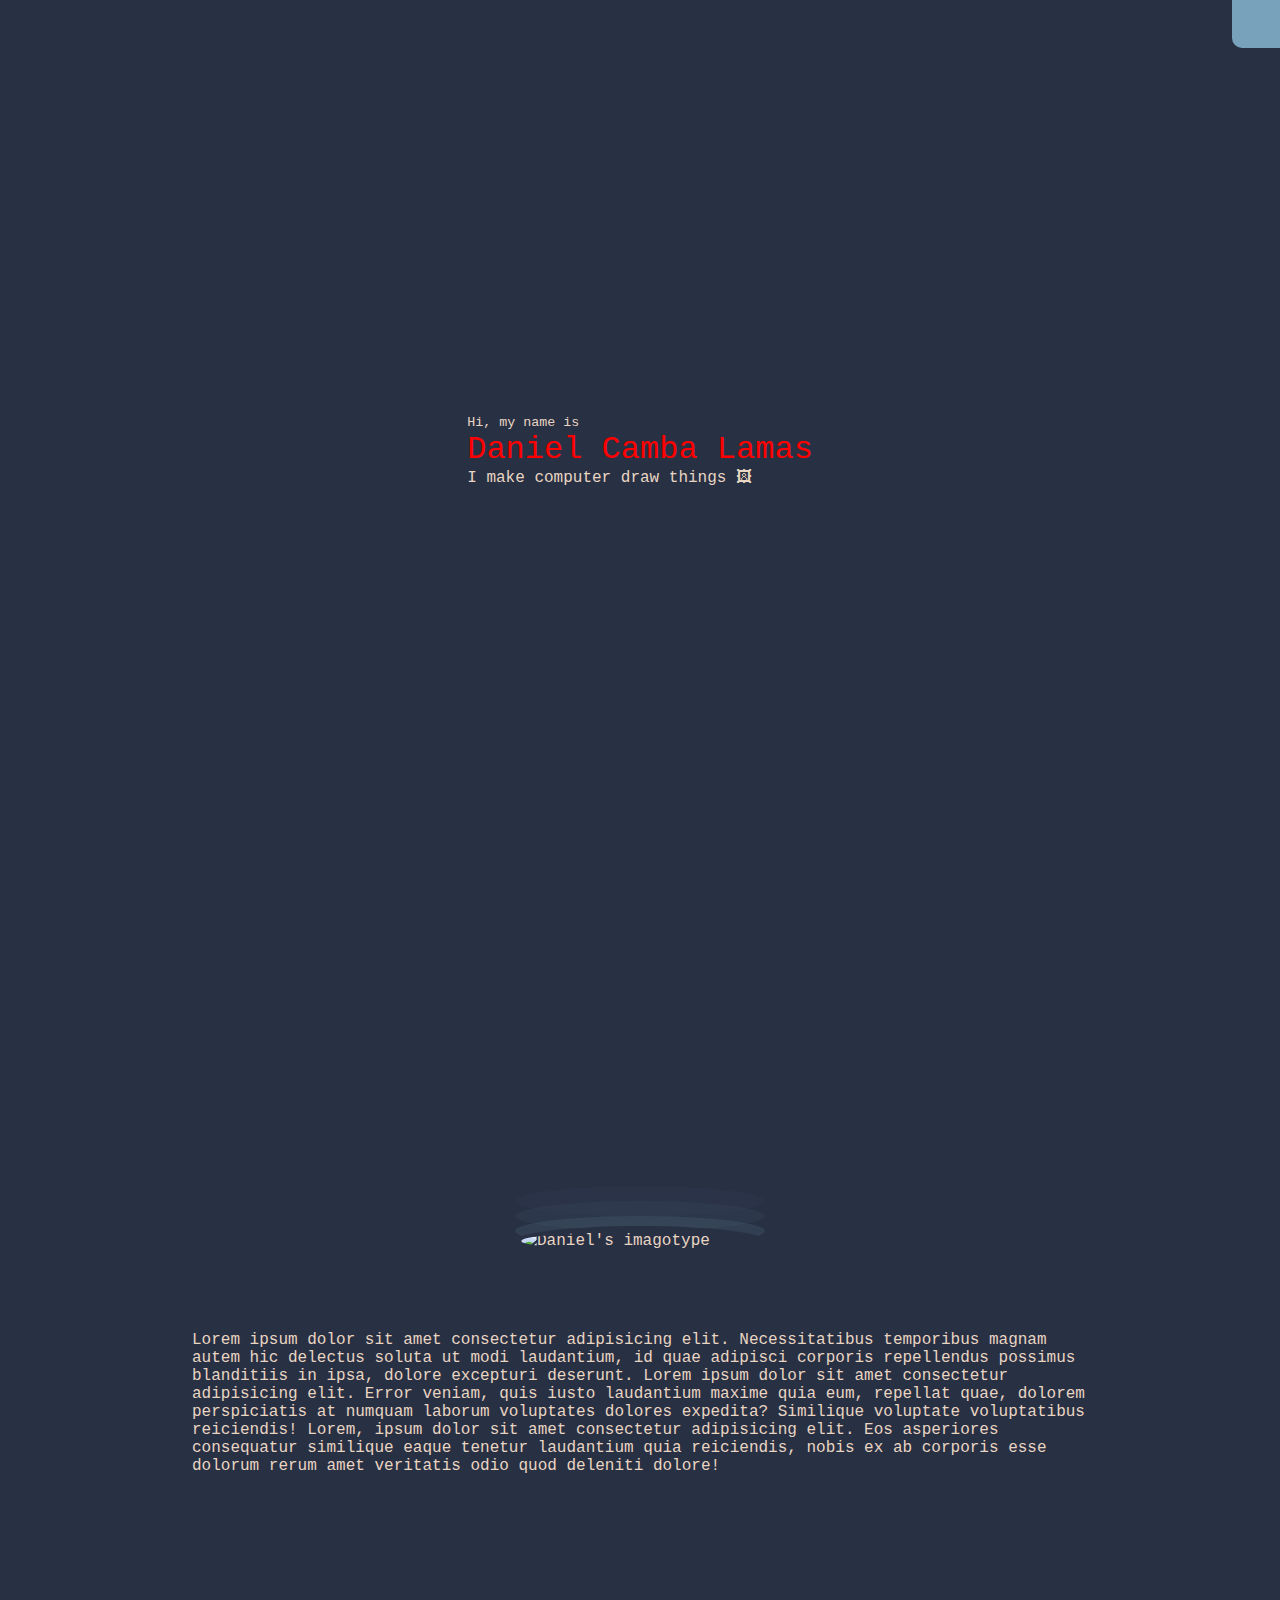
==== V2/index.html @ 21125c21 "v2 nav and good fullscreen behaviour" ====
<!doctype html>
<html lang="en">

<head>
    <!-- Global site tag (gtag.js) - Google Analytics -->
    <script async src="https://www.googletagmanager.com/gtag/js?id=UA-154917020-1"></script>
    <script>
        window.dataLayer = window.dataLayer || [];
        function gtag() { dataLayer.push(arguments); }
        gtag('js', new Date());
        gtag('config', 'UA-154917020-1');
    </script>

    <!-- SEO -->
    <title>Camba | Software engineer</title>
    <!-- <title>Daniel Camba | Personal portfolio | C++ OpenGL Python & Coffee</title> -->
    <meta keywords="daniel camba lamas cambalamas cpp c++ graphics games videogames restful rest api opengl python go golang low-level know-how multithreading 3D render renderization game-engine">
    <meta name="description" content="A passionate Software Engineer with academic and professional experience. Focused on deep know-how of C++, advocate of clean-code, TDD, renderization and visual stuff.">

    <!-- Content setup -->
    <meta http-equiv="X-UA-Compatible" content="IE=7">
    <meta http-equiv="X-UA-Compatible" content="ie=edge">
    <meta http-equiv="Content-Type" content="text/html;charset=UTF-8">
    <meta name="viewport" content="width=device-width, initial-scale=1.0, maximum-scale=1.0, user-scalable=0" />


    <!-- FavIcon -->
    <link rel="manifest" href="./manifest.json">
    <meta name="theme-color" content="#ffffff">
    <meta name="msapplication-TileColor" content="#ffffff">
    <meta name="msapplication-TileImage" content="./assets/icon/ms-icon-144x144.png">
    <link rel="apple-touch-icon" sizes="57x57" href="./assets/icon/apple-icon-57x57.png">
    <link rel="apple-touch-icon" sizes="60x60" href="./assets/icon/apple-icon-60x60.png">
    <link rel="apple-touch-icon" sizes="72x72" href="./assets/icon/apple-icon-72x72.png">
    <link rel="apple-touch-icon" sizes="76x76" href="./assets/icon/apple-icon-76x76.png">
    <link rel="apple-touch-icon" sizes="114x114" href="./assets/icon/apple-icon-114x114.png">
    <link rel="apple-touch-icon" sizes="120x120" href="./assets/icon/apple-icon-120x120.png">
    <link rel="apple-touch-icon" sizes="144x144" href="./assets/icon/apple-icon-144x144.png">
    <link rel="apple-touch-icon" sizes="152x152" href="./assets/icon/apple-icon-152x152.png">
    <link rel="apple-touch-icon" sizes="180x180" href="./assets/icon/apple-icon-180x180.png">
    <link rel="icon" type="image/png" sizes="16x16" href="./assets/icon/favicon-16x16.png">
    <link rel="icon" type="image/png" sizes="32x32" href="./assets/icon/favicon-32x32.png">
    <link rel="icon" type="image/png" sizes="96x96" href="./assets/icon/favicon-96x96.png">
    <link rel="icon" type="image/png" sizes="192x192" href="./assets/icon/android-icon-192x192.png">

    <!-- CSS -->
    <link rel="stylesheet" href="./assets/fonts/fontello/css/fontello.css">
    <link rel="stylesheet" href="./index.css?v=0.0.17">

    <!-- JS -->
    <script defer src="https://smtpjs.com/v3/smtp.js"></script>
    <script defer src="./assets/yall.min.js"></script>
    <script defer src="./index.js?v=0.0.17"></script>
</head>

<body>

    <a class="btn-menu" id="btnMenu"><i class="icon-menu"></i></a>

    <section class="pop-nav" id="popNav">
        <wrapper>
            <a class="pop-nav-btn" id="btnAbout">About me</a>
            <a class="pop-nav-btn" id="btnPortfolio">Portfolio</a>
            <a class="pop-nav-btn" id="btnContact">Contact</a>
            <div class="btn-top" id="btnTop">
                <div> <i class="icon-up-big"></i> </div>
            </div>
        </wrapper>
    </section>

    <div class="container flexv" id="container">

        <header class="header" id="top">
            <section>
                <small>Hi, my name is</small>
                <h1 class="brand" id="brand"><span class="name">Daniel</span> <span class="surname">Camba Lamas</span></h1>
                <p class="subhead">I make computer draw things 🖼</p>
            </section>
        </header>

        <main>
            <section class="about flexv" id="about">
                <img class="lazy avatar" src="/assets/img/thumbnail/placeholder.jpg" data-src="/assets/img/me.png" alt="Daniel's imagotype">
                <p>
                    Lorem ipsum dolor sit amet consectetur adipisicing elit. Necessitatibus temporibus magnam autem hic delectus soluta ut modi laudantium, id quae adipisci corporis repellendus possimus blanditiis in ipsa, dolore excepturi deserunt. Lorem ipsum dolor sit amet consectetur adipisicing elit. Error veniam, quis iusto laudantium maxime quia eum, repellat quae, dolorem perspiciatis at numquam laborum voluptates dolores expedita? Similique voluptate voluptatibus reiciendis! Lorem, ipsum dolor sit amet consectetur adipisicing elit. Eos asperiores consequatur similique eaque tenetur laudantium quia reiciendis, nobis ex ab corporis esse dolorum rerum amet veritatis odio quod deleniti dolore!
                </p>
            </section>
        </main>

    </div>
</body>

</html>
---- V2/index.css ----
/* Neumorphism...
box-shadow:
    -2px -2px 8px rgba(255,255,255,1),
    -2px -2px 12px rgba(255,255,255,0.5),
    inset 2px 2px 12px rgba(255,255,255,0.2),
    2px 2px 8px rgba(var(--dark), 0.35)
*/

/* ------------------------------------------------------------------------- */
/* Daniel's CSS defaults */
/* ------------------------------------------------------------------------- */

* {
    margin: 0;
    padding: 0;
    box-sizing: border-box;
}
html, body {
    scroll-behavior: smooth;
}
a{
    text-decoration: none;
}
.flexh {
    display: flex;
    align-items: center;
    justify-content: center;
    flex-direction: row;
}
.flexv,
.pop-nav, .header {
    display: flex;
    align-items: center;
    justify-content: center;
    flex-direction: column;
}

/* ------------------------------------------------------------------------- */
/* Page CSS */
/* ------------------------------------------------------------------------- */

@import url('https://fonts.googleapis.com/css?family=Source+Code+Pro:200,400&display=swap');

:root {
    --c-back: 40, 48, 68;
    --c-front: 232, 213, 194;
    --c-lmark: 136, 0, 68;
    --c-hmark: 211, 78, 78;
    --c-hlight: 120, 161, 187;

    --f-thin: 200;
    --f-heavy: 400;


    /* js setup */
    --vh: 1vh;
    --btn-menu-color: rgb(var(--c-back));

    --full-height: 100vh;
    --full-height-dynamic: calc(var(--vh,1vh) * 100);

    /* counters */
    counter-reset: my-sec-counter;
}
* {
    font-weight: var(--f-heavy);
    color: rgb(var(--c-front));
    font-family: 'Source Code Pro', monospace;
}
html, body {
    background-color: rgb(var(--c-back));
}

/* Fixed items */

.btn-menu i{
    color: var(--btn-menu-color);
    transition: color ease-in-out 0.5s;
}
.btn-menu i:active{
    color: var(--btn-menu-color);
    transition:
        color ease-in-out 0.5s,
        transform ease-in-out 0.3s;
}
.btn-menu {
    z-index: 999;

    top: 0px;
    right: 0px;
    position: fixed;

    cursor: pointer;
    display: flex;
    align-items: center;
    justify-content: center;

    --size: 3em;
    font-size: 1em;
    width:  var(--size);
    height: var(--size);
    border-bottom-left-radius: 10px;

    background-color: rgb(var(--c-hlight));
    transition:
        transform ease-in-out 0.1s,
        background-color ease-in-out 0.5s;
}
.btn-menu:hover {
    transform: scale(1.025,1.025);
}
.btn-menu:active {
    transform: scale(1.05,1.05);
}

.pop-nav {
    z-index: 2;

    left: 0;
    top: -2500px;
    position: absolute;

    width: 100%;
    min-height: 100%;
    overflow-x: auto;

    font-size: 2.5em;
    text-align: justify;
    background-color: rgba(var(--c-hmark));

    transition:
        left ease-in-out 0.75s,
        top ease-in-out 0.75s,
        height cubic-bezier(0.68, -0.55, 0.265, 1.55) 0.75s;
}
.pop-nav ul {
    list-style: none;
}
.pop-nav-btn::before {
    color: rgba(var(--c-back), 1);
    counter-increment: my-sec-counter;
    content: "0"counter(my-sec-counter) ".";
    padding-right: 1em;
}
.pop-nav-btn {
    display: block;
    cursor: pointer;
    margin: 1.5em 0;
    padding: .15em .15em;
    color: rgb(var(--c-front));
}
.pop-nav-btn{
    transition: color ease-in-out 0.2s;
}
.pop-nav-btn:hover{
    color: rgba(var(--c-back), 1);
}
.pop-nav-btn:active{
    color: rgba(var(--c-back), .5);
}
.btn-top *{
    color: rgb(var(--c-back));
    transition:
        transform ease-in 0.25s,
        color ease-in-out 0.25s;
}
.btn-top:hover *{
    color: rgba(var(--c-back),.75);
    transform: translate(0,-.25em);
}
.btn-top:active *{
    color: rgba(var(--c-back),0);
    transform: translate(0,-2em);
}
.btn-top {
    padding: .75em 1em;
    cursor: pointer;
    text-align: center;
    border-radius: 10px;

    background: rgba(var(--c-front), .015);
    background: linear-gradient(to bottom,  transparent 0%, rgba(var(--c-front), .025) 100%);
    box-shadow: 0 16px 32px -16px rgba(var(--c-lmark),.15);
}


/* Non fixed items */

.header {
    height: var(--full-height);
    transition: height cubic-bezier(0.68, -0.55, 0.265, 1.55) 0.5s;
}
.brand *{
    color:  red;
}

main > section {
    height: var(--full-height);
}
.avatar {
    width: 250px;
    object-fit: cover;
    border-radius: 100%;
    border: 6px solid transparent;
    box-shadow:
        0 -10px 0 0 rgba(var(--c-hlight),.125),
        0 -25px 0 0 rgba(var(--c-hlight),.0625),
        0 -40px 0 0 rgba(var(--c-hlight),.03125);
    margin-bottom: 75px;
}
.about {
}
.about p {
    margin: 0 15vw;
}
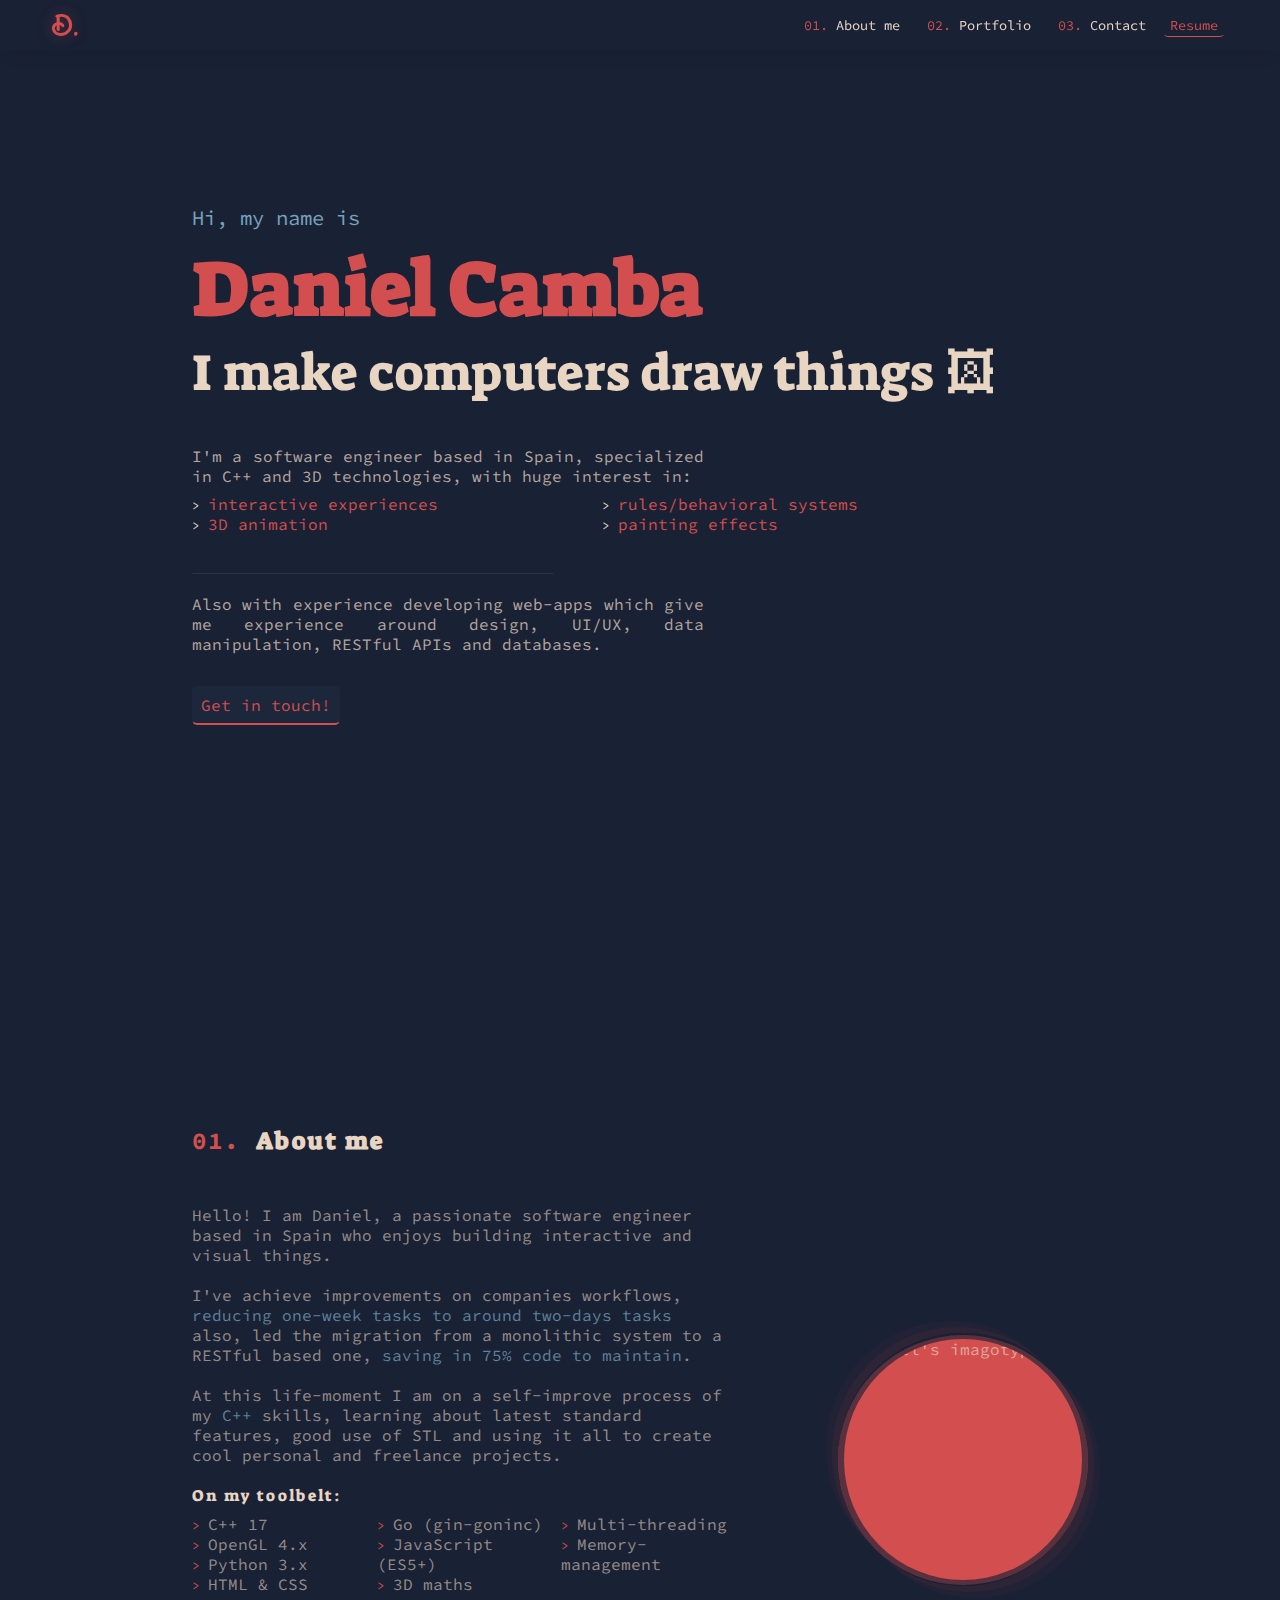
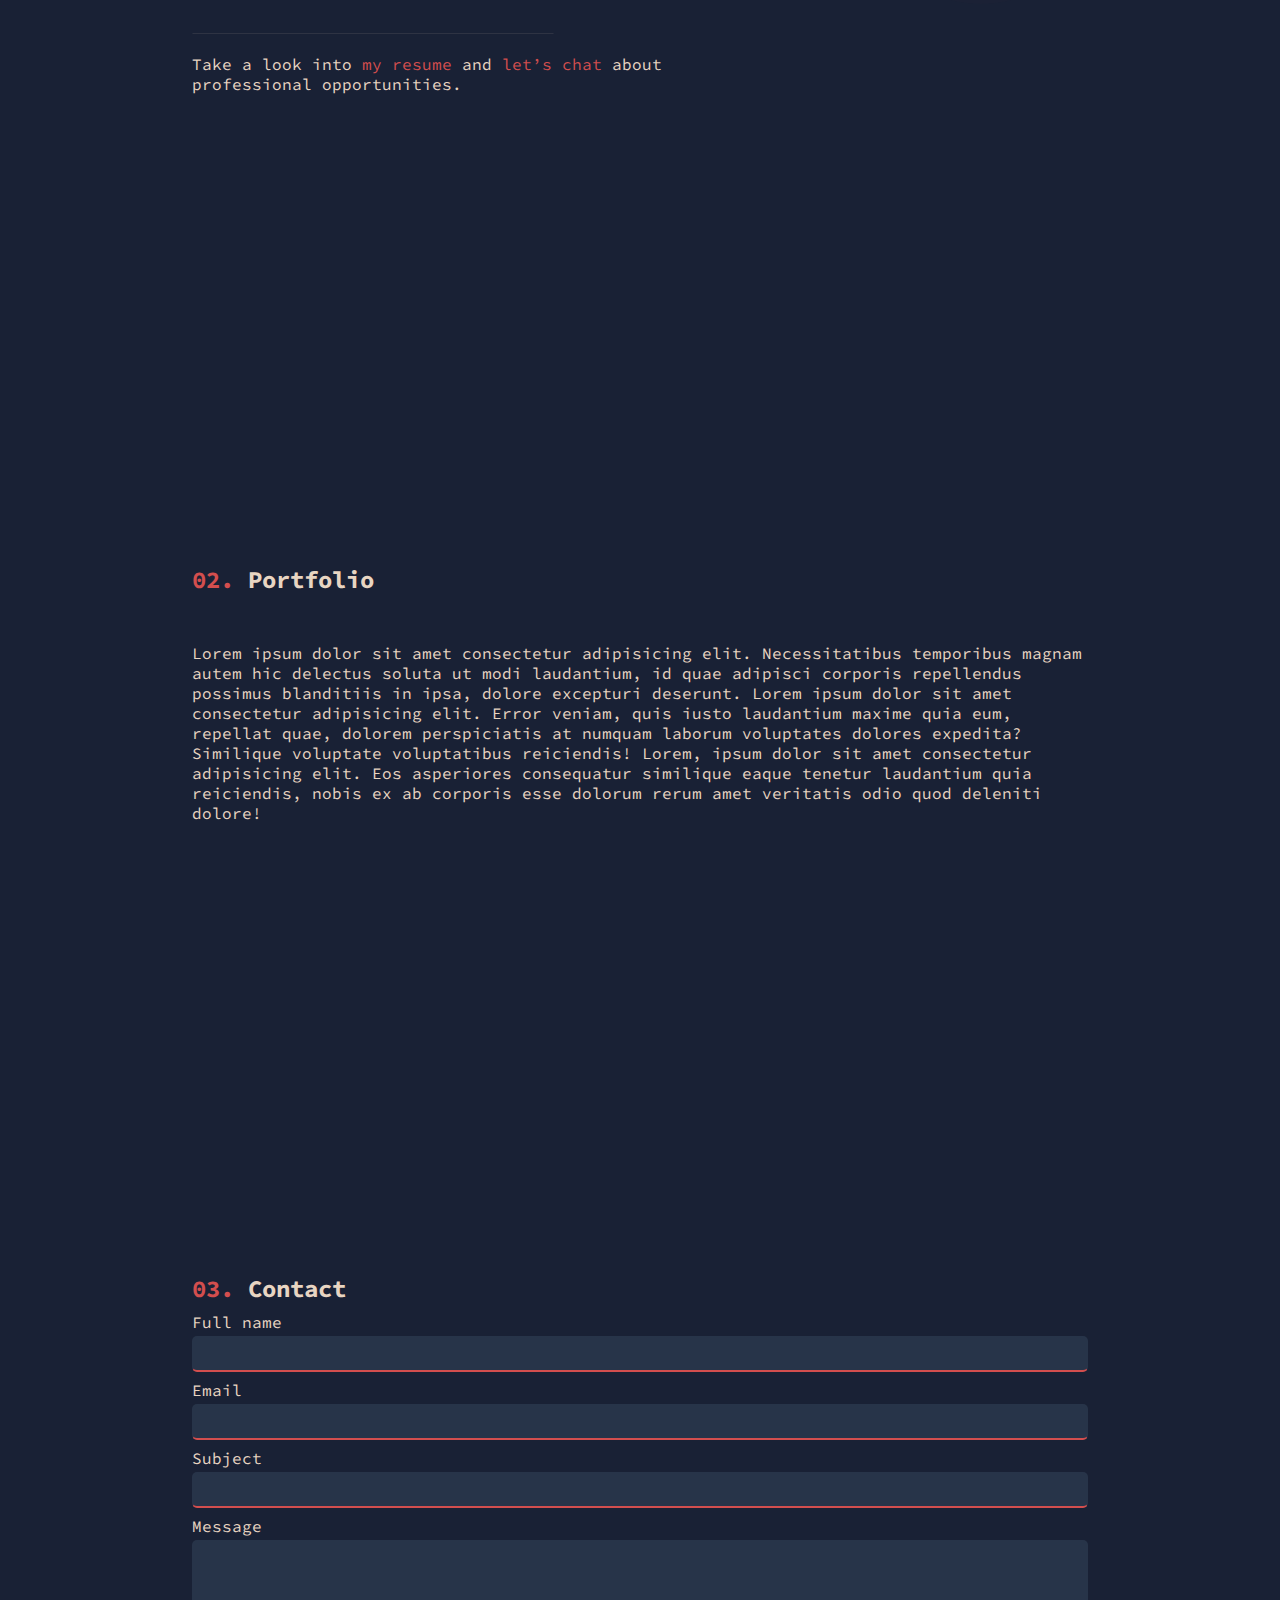
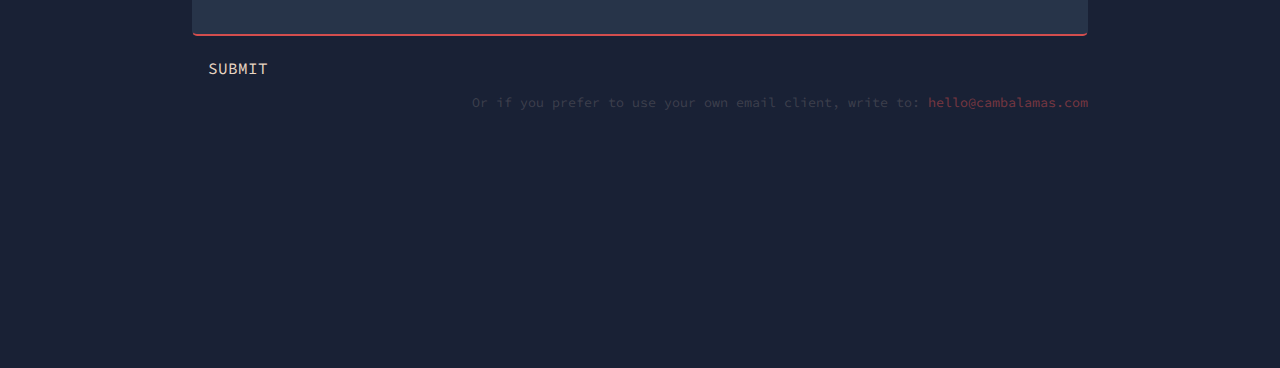
==== commit a755bda4: "above-scroll complete and contact form done" ====
--- a/V2/index.html
+++ b/V2/index.html
@@ -2,18 +2,12 @@
 <html lang="en">
 
 <head>
-    <!-- Global site tag (gtag.js) - Google Analytics -->
+    <!-- Google Analytics -->
     <script async src="https://www.googletagmanager.com/gtag/js?id=UA-154917020-1"></script>
-    <script>
-        window.dataLayer = window.dataLayer || [];
-        function gtag() { dataLayer.push(arguments); }
-        gtag('js', new Date());
-        gtag('config', 'UA-154917020-1');
-    </script>
+    <script> window.dataLayer = window.dataLayer || []; function gtag() { dataLayer.push(arguments); }; gtag('js', new Date()); gtag('config', 'UA-154917020-1'); </script>
 
     <!-- SEO -->
     <title>Camba | Software engineer</title>
-    <!-- <title>Daniel Camba | Personal portfolio | C++ OpenGL Python & Coffee</title> -->
     <meta keywords="daniel camba lamas cambalamas cpp c++ graphics games videogames restful rest api opengl python go golang low-level know-how multithreading 3D render renderization game-engine">
     <meta name="description" content="A passionate Software Engineer with academic and professional experience. Focused on deep know-how of C++, advocate of clean-code, TDD, renderization and visual stuff.">
 
@@ -22,7 +16,6 @@
     <meta http-equiv="X-UA-Compatible" content="ie=edge">
     <meta http-equiv="Content-Type" content="text/html;charset=UTF-8">
     <meta name="viewport" content="width=device-width, initial-scale=1.0, maximum-scale=1.0, user-scalable=0" />
-
 
     <!-- FavIcon -->
     <link rel="manifest" href="./manifest.json">
@@ -43,47 +36,129 @@
     <link rel="icon" type="image/png" sizes="96x96" href="./assets/icon/favicon-96x96.png">
     <link rel="icon" type="image/png" sizes="192x192" href="./assets/icon/android-icon-192x192.png">
 
-    <!-- CSS -->
-    <link rel="stylesheet" href="./assets/fonts/fontello/css/fontello.css">
-    <link rel="stylesheet" href="./index.css?v=0.0.17">
+    <!--
+        font-family: 'Suez One', serif;
+        font-family: 'Delius Swash Caps', cursive;
+        font-family: 'Source Code Pro', monospace;
+    -->
+    <link href="https://fonts.googleapis.com/css?family=Delius+Swash+Caps|Source+Code+Pro|Suez+One&display=swap" rel="stylesheet">
 
-    <!-- JS -->
-    <script defer src="https://smtpjs.com/v3/smtp.js"></script>
-    <script defer src="./assets/yall.min.js"></script>
-    <script defer src="./index.js?v=0.0.17"></script>
+    <!-- smooth scroll "pollyfil" -->
+    <script defer src="https://cdn.jsdelivr.net/gh/cferdinandi/smooth-scroll@15/dist/smooth-scroll.polyfills.min.js"></script>
+
+    <link rel="stylesheet" href="./index.css?v=0.0.1">
+    <script defer src="./index.js?v=0.0.1"></script>
 </head>
 
 <body>
 
-    <a class="btn-menu" id="btnMenu"><i class="icon-menu"></i></a>
-
+    <nav class="nav" id="nav" data-scroll-header>
+        <a href="#top" class="logo" id="logo">D.</a>
+        <a class="btn-menu" id="btnMenu"><i class="icon-menu"></i></a>
+        <wrapper class="nav-links" id="navLinks">
+            <a href="#about">About me</a>
+            <a href="#portfolio">Portfolio</a>
+            <a href="#contact">Contact</a>
+            <div class="resume">
+                <a href="./assets/docs/Resume_DanielCamba.pdf" download>Resume</a>
+            </div>
+        </wrapper>
+    </nav>
     <section class="pop-nav" id="popNav">
         <wrapper>
-            <a class="pop-nav-btn" id="btnAbout">About me</a>
-            <a class="pop-nav-btn" id="btnPortfolio">Portfolio</a>
-            <a class="pop-nav-btn" id="btnContact">Contact</a>
-            <div class="btn-top" id="btnTop">
-                <div> <i class="icon-up-big"></i> </div>
+            <a href="#about" id="btnAbout">About me</a>
+            <a href="#portfolio" id="btnPortfolio">Portfolio</a>
+            <a href="#contact" id="btnContact">Contact</a>
+            <div class="resume-alt">
+                <a href="./assets/docs/Resume_DanielCamba.pdf" download>Resume</a>
             </div>
         </wrapper>
     </section>
 
-    <div class="container flexv" id="container">
+    <div class="container" id="container">
 
         <header class="header" id="top">
-            <section>
+            <section class="introduction">
                 <small>Hi, my name is</small>
-                <h1 class="brand" id="brand"><span class="name">Daniel</span> <span class="surname">Camba Lamas</span></h1>
-                <p class="subhead">I make computer draw things 🖼</p>
+                <h1 class="brand" id="brand">Daniel Camba</h1>
+                <p class="subhead">I make computers draw things 🖼</p>
+                <p class="brief">I'm a software engineer based in Spain, specialized in C++ and 3D technologies, with huge interest in:</p>
+                <ul>
+                    <li><a href="https://www.youtube.com/watch?v=2Z41U9yh7K0">interactive experiences</a></li>
+                    <li><a href="https://youtu.be/oZhsqQzcz48?t=107">3D animation</a></li>
+                    <li><a href="https://www.youtube.com/watch?v=XWu2WUpjcoI&t=14s">rules/behavioral systems</a></li>
+                    <li><a href="https://www.youtube.com/watch?v=0vYF3mW6pjI">painting effects</a></li>
+                </ul>
+                <p class="brief">
+                    <span class="sep"></span>
+                    Also with experience developing web-apps which give me experience around design, UI/UX, data manipulation, RESTful APIs and databases.
+                </p>
+                <a class="get-in-touch" href="#contact">Get in touch!</a>
             </section>
         </header>
 
         <main>
-            <section class="about flexv" id="about">
-                <img class="lazy avatar" src="/assets/img/thumbnail/placeholder.jpg" data-src="/assets/img/me.png" alt="Daniel's imagotype">
+            <section class="about" id="about">
+                <h2 class="alt-font">About me</h2>
+                <wrapper>
+                    <div class="about-text">
+                        <p>
+                            Hello! I am Daniel, a passionate software engineer based in Spain who enjoys building interactive and visual things.
+                            <br><br>
+                            I've achieve improvements on companies workflows, <span class="mark">reducing one-week tasks to around two-days tasks</span> also, led the migration from a monolithic system to a RESTful based one, <span class="mark">saving in 75% code to maintain</span>.
+                            <br><br>
+                            At this life-moment I am on a self-improve process of my <span class="mark">C++</span> skills, learning about latest standard features, good use of STL and using it all to create cool personal and freelance projects.
+                            <br><br>
+                            <span class="alt-font">On my toolbelt:</span>
+                        </p>
+
+                        <ul>
+                            <li>C++ 17</li>
+                            <li>OpenGL 4.x</li>
+                            <li>Python 3.x</li>
+                            <li>HTML & CSS</li>
+                            <li>Go (gin-goninc)</li>
+                            <li>JavaScript (ES5+)</li>
+                            <li>3D maths</li>
+                            <li>Multi-threading</li>
+                            <li>Memory-management</li>
+                        </ul>
+
+                        <p>
+                            <br><br>
+                            <div class="sep"></div>
+                            Take a look into <a href="/assets/docs/Resume_DanielCamba.pdf" download>my resume</a> and <a href="#contact" id="btnContactAbout">let’s chat</a> about professional opportunities.
+                            <br><br>
+                        </p>
+                    </div>
+
+                    <div class="avatar-wrapper">
+                        <a class="avatar" href="https://github.com/cambalamas">
+                            <img class="lazy" src="/assets/img/thumbnail/placeholder.jpg" data-src="/assets/img/me.png" alt="Daniel's imagotype">
+                        </a>
+                    </div>
+                </wrapper>
+            </section>
+
+            <section class="portfolio" id="portfolio">
+                <h2>Portfolio</h2>
                 <p>
                     Lorem ipsum dolor sit amet consectetur adipisicing elit. Necessitatibus temporibus magnam autem hic delectus soluta ut modi laudantium, id quae adipisci corporis repellendus possimus blanditiis in ipsa, dolore excepturi deserunt. Lorem ipsum dolor sit amet consectetur adipisicing elit. Error veniam, quis iusto laudantium maxime quia eum, repellat quae, dolorem perspiciatis at numquam laborum voluptates dolores expedita? Similique voluptate voluptatibus reiciendis! Lorem, ipsum dolor sit amet consectetur adipisicing elit. Eos asperiores consequatur similique eaque tenetur laudantium quia reiciendis, nobis ex ab corporis esse dolorum rerum amet veritatis odio quod deleniti dolore!
                 </p>
+            </section>
+            <section class="contact" id="contact">
+                <h2>Contact</h2>
+                <label>Full name</label>
+                <input type="text" autocomplete="name" id="contact_fullname">
+                <label>Email</label>
+                <input type="email" autocomplete="email" id="contact_email">
+                <label>Subject</label>
+                <input id="contact_subject">
+                <label>Message</label>
+                <textarea id="contact_body"></textarea>
+                <a class="button " id="submitContact">Submit</a>
+                <small>Or if you prefer to use your own email client, write to: <a href="mailto:hello@cambalamas.com?subject=Hi Daniel - Let’s chat about professional opportunities">hello@cambalamas.com</a></small>
+
             </section>
         </main>
 
--- a/V2/index.css
+++ b/V2/index.css
@@ -1,11 +1,3 @@
-/* Neumorphism...
-box-shadow:
-    -2px -2px 8px rgba(255,255,255,1),
-    -2px -2px 12px rgba(255,255,255,0.5),
-    inset 2px 2px 12px rgba(255,255,255,0.2),
-    2px 2px 8px rgba(var(--dark), 0.35)
-*/
-
 /* ------------------------------------------------------------------------- */
 /* Daniel's CSS defaults */
 /* ------------------------------------------------------------------------- */
@@ -21,28 +13,14 @@
 a{
     text-decoration: none;
 }
-.flexh {
-    display: flex;
-    align-items: center;
-    justify-content: center;
-    flex-direction: row;
-}
-.flexv,
-.pop-nav, .header {
-    display: flex;
-    align-items: center;
-    justify-content: center;
-    flex-direction: column;
-}
 
 /* ------------------------------------------------------------------------- */
 /* Page CSS */
 /* ------------------------------------------------------------------------- */
 
-@import url('https://fonts.googleapis.com/css?family=Source+Code+Pro:200,400&display=swap');
-
 :root {
-    --c-back: 40, 48, 68;
+    /* --c-back: 30, 38, 58; */
+    --c-back: 25, 33, 53;
     --c-front: 232, 213, 194;
     --c-lmark: 136, 0, 68;
     --c-hmark: 211, 78, 78;
@@ -54,16 +32,15 @@
 
     /* js setup */
     --vh: 1vh;
-    --btn-menu-color: rgb(var(--c-back));
+    --btn-menu-color: rgb(var(--c-hmark));
 
     --full-height: 100vh;
     --full-height-dynamic: calc(var(--vh,1vh) * 100);
 
     /* counters */
-    counter-reset: my-sec-counter;
+    counter-reset: nav-counter popnav-counter mainsec-counter;
 }
 * {
-    font-weight: var(--f-heavy);
     color: rgb(var(--c-front));
     font-family: 'Source Code Pro', monospace;
 }
@@ -71,53 +48,129 @@
     background-color: rgb(var(--c-back));
 }
 
+.introduction a[href]:not(.get-in-touch),
+.about-text a[href],
+.contact a[href]
+{
+    color: rgba(var(--c-hmark));
+    transition: color ease-in-out 0.3s;
+}
+.introduction a[href]:hover:not(.get-in-touch),
+.about-text a[href]:hover,
+.contact a[href]:hover
+{
+    color: rgba(var(--c-hlight));
+}
+
+.alt-font {
+    font-family: 'Suez One', serif;
+    letter-spacing: 2px;
+}
+
 /* Fixed items */
 
-.btn-menu i{
-    color: var(--btn-menu-color);
-    transition: color ease-in-out 0.5s;
-}
-.btn-menu i:active{
-    color: var(--btn-menu-color);
-    transition:
-        color ease-in-out 0.5s,
-        transform ease-in-out 0.3s;
-}
-.btn-menu {
-    z-index: 999;
-
+.nav{
+    z-index: 3;
     top: 0px;
     right: 0px;
+    width: 100%;
+    height: 50px;
     position: fixed;
-
+    font-size: .85rem;
+
+    padding: 0 4vw;
+    box-shadow: 0 6px 24px -8px #0002;
+    background-color: rgba(var(--c-back),1);
+
+    display: flex;
+    align-items: center;
+    justify-content: flex-end;
+
+    transition: background-color ease-in-out 0.2s;
+}
+.logo {
     cursor: pointer;
+    margin-right: auto;
+    font-size: 2em;
+    font-weight: bolder;
+    color: rgba(var(--c-hmark));
+    font-family: 'Delius Swash Caps', cursive;
+    text-shadow: 0 0 15px rgba(var(--c-hmark),.35);
+    transition:
+        text-shadow ease-out 0.3s,
+        color ease-out 0.3s;
+}
+.logo:hover {
+    text-shadow: 0 0 15px rgba(var(--c-hmark),.8);
+}
+.nav-links {
     display: flex;
     align-items: center;
     justify-content: center;
-
-    --size: 3em;
-    font-size: 1em;
-    width:  var(--size);
-    height: var(--size);
-    border-bottom-left-radius: 10px;
-
-    background-color: rgb(var(--c-hlight));
-    transition:
-        transform ease-in-out 0.1s,
-        background-color ease-in-out 0.5s;
-}
-.btn-menu:hover {
-    transform: scale(1.025,1.025);
-}
-.btn-menu:active {
-    transform: scale(1.05,1.05);
-}
-
+    flex-direction: row;
+}
+.nav-links > a::before {
+    color: rgba(var(--c-hmark));
+    counter-increment: nav-counter;
+    content: "0"counter(nav-counter) ". ";
+}
+.nav-links > a {
+    color: rgb(var(--c-front));
+    margin: 1em;
+    transition: color ease-out 0.15s;
+}
+.nav-links > a:hover {
+    color: rgb(var(--c-hmark));
+}
+.nav-links > a:active {
+    color: rgb(var(--c-hlight));
+}
+.resume, .resume-alt {
+    text-align: center;
+    margin: 0 .25em;
+    cursor: pointer;
+    border-radius: 5px;
+    padding: .15em .45em;
+    border: 1px solid transparent;
+    border-bottom: 1px solid rgba(var(--c-hmark));
+    transition: background-color ease-out 0.25s;
+}
+.resume-alt {
+    background-color: rgba(var(--c-back),.15);
+    border-bottom: 3px solid rgba(var(--c-back));
+}
+.resume:hover{
+    background-color: rgba(var(--c-hlight),.15);
+}
+.resume-alt:hover {
+    background-color: rgba(var(--c-back),.35);
+}
+.resume:active {
+    background-color: rgba(var(--c-hlight),.35);
+}
+.resume-alt:active {
+    background-color: rgba(var(--c-back),.55);
+}
+.resume * {
+    color: rgba(var(--c-hmark));
+}
+.resume-alt * {
+    color: rgb(var(--c-back));
+}
+.btn-menu i {
+    color: rgba(var(--c-hmark));
+    transition: color ease-out 0.3s;
+}
+.btn-menu {
+    cursor: pointer;
+    display: none;
+    font-size: 1.5em;
+}
 .pop-nav {
     z-index: 2;
 
     left: 0;
-    top: -2500px;
+    top: -2000px;
     position: absolute;
 
     width: 100%;
@@ -128,88 +181,373 @@
     text-align: justify;
     background-color: rgba(var(--c-hmark));
 
+    display: flex;
+    align-items: center;
+    justify-content: center;
+    flex-direction: column;
+
     transition:
-        left ease-in-out 0.75s,
         top ease-in-out 0.75s,
         height cubic-bezier(0.68, -0.55, 0.265, 1.55) 0.75s;
 }
-.pop-nav ul {
-    list-style: none;
-}
-.pop-nav-btn::before {
+.pop-nav > wrapper {
+    font-size: 7.5vw;
+}
+.pop-nav > wrapper > a::before {
     color: rgba(var(--c-back), 1);
-    counter-increment: my-sec-counter;
-    content: "0"counter(my-sec-counter) ".";
+    counter-increment: popnav-counter;
+    content: "0"counter(popnav-counter) ".";
     padding-right: 1em;
 }
-.pop-nav-btn {
+.pop-nav > wrapper > a {
     display: block;
     cursor: pointer;
     margin: 1.5em 0;
     padding: .15em .15em;
     color: rgb(var(--c-front));
-}
-.pop-nav-btn{
     transition: color ease-in-out 0.2s;
 }
-.pop-nav-btn:hover{
+.pop-nav > wrapper > a:hover{
     color: rgba(var(--c-back), 1);
 }
-.pop-nav-btn:active{
+.pop-nav > wrapper > a:active{
     color: rgba(var(--c-back), .5);
 }
-.btn-top *{
-    color: rgb(var(--c-back));
-    transition:
-        transform ease-in 0.25s,
-        color ease-in-out 0.25s;
-}
-.btn-top:hover *{
-    color: rgba(var(--c-back),.75);
-    transform: translate(0,-.25em);
-}
-.btn-top:active *{
-    color: rgba(var(--c-back),0);
-    transform: translate(0,-2em);
-}
-.btn-top {
-    padding: .75em 1em;
+
+
+/* Non fixed items */
+
+.container{
+    margin: 0 15vw;
+}
+.container-alt {
+    position: fixed;
+    overflow-x: hidden !important;
+    overflow-y: hidden !important;
+}
+
+.header {
+    /* margin-top: 50px; */
+    height: var(--full-height);
+
+    display: flex;
+    flex-wrap: wrap;
+    align-items: center;
+    justify-items: center;
+    justify-content: space-between;
+}
+.introduction {
+    font-size: 4vmax;
+}
+.introduction > small {
+    color:  rgba(var(--c-hlight));
+    font-size: .4em;
+}
+.introduction ul {
+    font-size: 1rem;
+    columns: 2;
+    -moz-columns: 2;
+    -webkit-columns: 2;
+    margin-top: .5em;
+    list-style: none inside none;
+}
+.introduction ul > li {
+    color: rgba(var(--c-front),.6);
+}
+.introduction ul > li::before {
+    color: rgba(var(--c-front));
+    content: '> ';
+    font-size: .8em;
+}
+.brand{
+    font-family: 'Suez One', serif;
+    color:  rgba(var(--c-hmark));
+    font-size: 1.5em;
+}
+.subhead {
+    font-family: 'Suez One', serif;
+    font-size: 1em;
+}
+.brief {
+    color:  rgba(var(--c-front),.75);
+    font-size: 1rem;
+    text-align: justify;
+    width: 40vmax;
+    margin-top: 2.5em;
+}
+.get-in-touch {
+    color: rgba(var(--c-hmark));
+    font-size: 1rem;
+    border: 1px solid transparent;
+    border-bottom: 2px solid rgba(var(--c-hmark));
+    background-color: rgba(var(--c-hlight),.05);
+    padding: .5em;
+    border-radius: 5px;
+    display: inline-block;
+    margin-top: 2em;
+    transition: background-color ease-in-out 0.3s;
+}
+.get-in-touch:hover{
+    background-color: rgba(var(--c-hlight),.15);
+}
+.get-in-touch:active {
+    background-color: rgba(var(--c-hlight),.35);
+}
+
+main > section > h2::before {
+    color: rgba(var(--c-hmark));
+    counter-increment: mainsec-counter;
+    content: "0"counter(mainsec-counter) ". ";
+    font-family: 'Source Code Pro', monospace;
+
+}
+main > section > h2 {
+    margin-bottom: 2em;
+}
+main > section {
+    display: flex;
+    align-items: justify;
+    justify-content: center;
+    flex-direction: column;
+
+    height: 100%;
+    padding: 25vh 0;
+}
+.avatar-wrapper {
+    width: 40%;
+    display: flex;
+    align-items: flex-end;
+    justify-content: flex-end;
+}
+.avatar{
+    --avatar-size: 250px;
+    width: var(--avatar-size);
+    height: var(--avatar-size);
+    border-radius: 100%;
+    display: flex;
+    align-items: center;
+    justify-content: center;
+    background-color: rgba(var(--c-hmark));
+}
+.avatar > img{
     cursor: pointer;
-    text-align: center;
-    border-radius: 10px;
-
-    background: rgba(var(--c-front), .015);
-    background: linear-gradient(to bottom,  transparent 0%, rgba(var(--c-front), .025) 100%);
-    box-shadow: 0 16px 32px -16px rgba(var(--c-lmark),.15);
-}
-
-
-/* Non fixed items */
-
-.header {
-    height: var(--full-height);
-    transition: height cubic-bezier(0.68, -0.55, 0.265, 1.55) 0.5s;
-}
-.brand *{
-    color:  red;
-}
-
-main > section {
-    height: var(--full-height);
-}
-.avatar {
-    width: 250px;
+    width: 101%;
+    height: 101%;
     object-fit: cover;
     border-radius: 100%;
-    border: 6px solid transparent;
+    border: 6px solid rgb(var(--c-back));
+
     box-shadow:
-        0 -10px 0 0 rgba(var(--c-hlight),.125),
-        0 -25px 0 0 rgba(var(--c-hlight),.0625),
-        0 -40px 0 0 rgba(var(--c-hlight),.03125);
-    margin-bottom: 75px;
-}
-.about {
-}
-.about p {
-    margin: 0 15vw;
-}
+        6px 6px 0px 0px rgba(var(--c-hmark),.1),
+        12px 12px 0px 0px rgba(var(--c-hmark),.05),
+        18px 18px 0px 0px rgba(var(--c-hmark),.025),
+        -6px -6px 0px 0px rgba(var(--c-hmark),.1),
+        -12px -12px 0px 0px rgba(var(--c-hmark),.05),
+        -18px -18px 0px 0px rgba(var(--c-hmark),.025);
+
+    opacity: .65;
+    transition:
+        opacity ease-in-out 0.2s,
+        box-shadow ease-in 0.3s;
+}
+.avatar > img:hover {
+    opacity: .9;
+    box-shadow:
+          8px  -8px 0px -4px rgba(var(--c-hmark),.5),
+         16px -16px 0px -4px rgba(var(--c-hmark),.25),
+         24px -24px 0px -4px rgba(var(--c-hmark),.125),
+         -8px   8px 0px -4px rgba(var(--c-hmark),.5),
+        -16px  16px 0px -4px rgba(var(--c-hmark),.25),
+        -24px  24px 0px -4px rgba(var(--c-hmark),.125);
+}
+.header>wrapper, .about > wrapper {
+    display: flex;
+    flex-wrap: wrap;
+    align-items: center;
+    justify-items: center;
+    justify-content: space-between;
+}
+.about-text {
+    width: 60%;
+}
+
+.about-text p {
+    color: rgba(var(--c-front),.6);
+}
+.about-text ul {
+    columns: 3;
+    -moz-columns: 3;
+    -webkit-columns: 3;
+    margin-top: .5em;
+    list-style: none inside none;
+}
+.about-text ul > li {
+    color: rgba(var(--c-front),.6);
+}
+.about-text ul > li::before {
+    color: rgba(var(--c-hmark));
+    content: '> ';
+    font-size: .8em;
+}
+.about-text .mark {
+    color: rgba(var(--c-hlight),.75);
+}
+
+
+.contact > h2 {
+    margin-bottom: .25em;
+}
+.contact > small {
+    opacity: .5;
+    text-align: right;
+    color: rgba(var(--c-front),.35);
+    margin-bottom: 2rem;
+}
+.contact label {
+    margin: .125em 0 .25em 0;
+}
+.contact input, .contact textarea {
+    outline:  none;
+
+    font-size: .75em;
+    background-color: rgba(var(--c-hlight),.15);
+
+    padding: .75em;
+    margin-bottom: .5em;
+
+    border-radius: 5px;
+    border: 1px solid transparent;
+    border-bottom: 2px solid rgb(var(--c-hmark));
+}
+.contact textarea {
+    resize: none;
+    height: 8em;
+}
+.contact .button {
+    padding: 1em;
+    text-transform: uppercase;
+}
+
+.sep::before {
+    content: "                                    ";
+    border: 1px solid transparent;
+    border-top: 1px solid rgba(var(--c-front),.1);
+}
+.sep {
+    display: block;
+}
+
+/* ------------------------------------------------------------------------- */
+/* Media queries */
+/* ------------------------------------------------------------------------- */
+
+/* @media only screen and (max-width: 979px) and (orientation:portrait) {
+    .reel {
+        grid-template-columns: repeat(2,1fr);
+    }
+}
+@media only screen and (max-width: 979px) and (orientation:landscape) {
+    .reel {
+        grid-template-columns: repeat(2,1fr);
+    }
+} */
+@media only screen and (max-width: 1100px) {
+    .avatar-wrapper {
+        width: 100%;
+        margin: 2em 0;
+        align-items:center;
+        justify-content:center;
+    }
+    .about-text {
+        width: 100%;
+    }
+    main > section {
+        padding: 2.5vh 0;
+        margin: 20vh 0;
+
+    }
+    .introduction > small {
+        color:  rgba(var(--c-hlight));
+        font-size: .5em;
+    }
+    .introduction ul {
+        columns: 1;
+        -moz-columns: 1;
+        -webkit-columns: 1;
+    }
+}
+@media only screen and (max-width: 825px) {
+    .about-text ul {
+        columns: 2;
+        -moz-columns: 2;
+        -webkit-columns: 2;
+    }
+}
+/* @media only screen and (max-width: 750px) {
+} */
+@media only screen and (max-width: 650px) {
+    .nav-links{
+        display: none;
+    }
+    .btn-menu {
+        display: flex;
+    }
+}
+@media only screen and (max-width: 550px) {
+    .about-text ul {
+        columns: 1;
+        -moz-columns: 1;
+        -webkit-columns: 1;
+    }
+}
+/* @media only screen and (max-width: 374px) {
+    .button{
+        padding: .25em;
+        margin: .5em .5em;
+    }
+} */
+
+/* ------------------------------------------------------------------------- */
+/* Fontello */
+/* ------------------------------------------------------------------------- */
+
+@font-face {
+    font-family: 'fontello';
+    src: url('./assets/fonts/fontello.eot?44725284');
+    src: url('./assets/fonts/fontello.eot?44725284#iefix') format('embedded-opentype'),
+        url('./assets/fonts/fontello.woff2?44725284') format('woff2'),
+        url('./assets/fonts/fontello.woff?44725284') format('woff'),
+        url('./assets/fonts/fontello.ttf?44725284') format('truetype'),
+        url('./assets/fonts/fontello.svg?44725284#fontello') format('svg');
+    font-weight: normal;
+    font-style: normal;
+}
+[class^="icon-"]:before, [class*=" icon-"]:before {
+    width: 1em;
+    line-height: 1em;
+    margin-left: .2em;
+    margin-right: .2em;
+    display: inline-block;
+    text-align: center;
+    text-transform: none;
+    text-decoration: inherit;
+    font-style: normal;
+    font-weight: normal;
+    font-variant: normal;
+    font-family: "fontello";
+    -moz-osx-font-smoothing: grayscale;
+    -webkit-font-smoothing: antialiased;
+    /* font-size: 120%; */
+    /* text-shadow: 1px 1px 1px rgba(127, 127, 127, 0.3); */
+}
+.icon-up-big:before { content: '\e800'; }
+.icon-cancel:before { content: '\e801'; }
+.icon-twitter:before { content: '\f099'; }
+.icon-github-circled:before { content: '\f09b'; }
+.icon-menu:before { content: '\f0c9'; }
+.icon-mail-alt:before { content: '\f0e0'; }
+.icon-linkedin:before { content: '\f0e1'; }
+.icon-doc-text-inv:before { content: '\f15c'; }
+.icon-youtube-play:before { content: '\f16a'; }
+.icon-instagram:before { content: '\f16d'; }
+.icon-gitlab:before { content: '\f296'; }
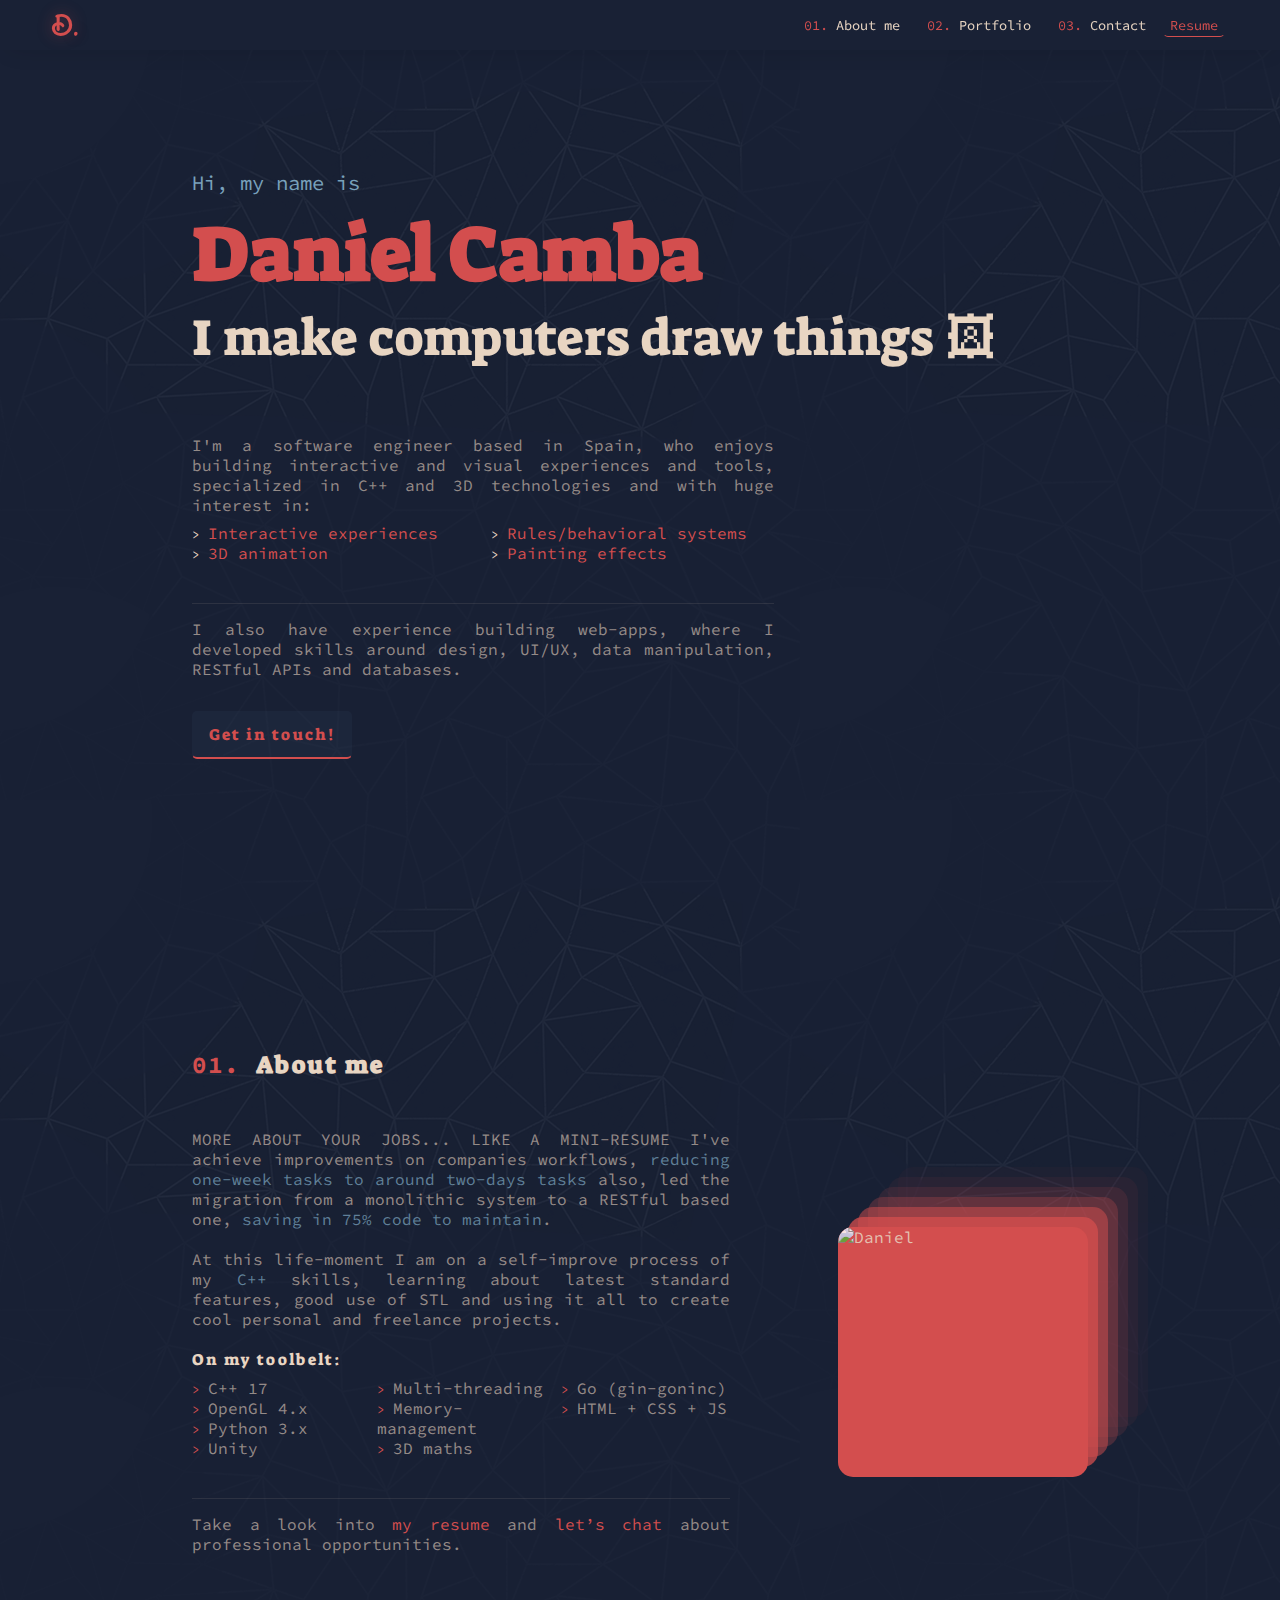
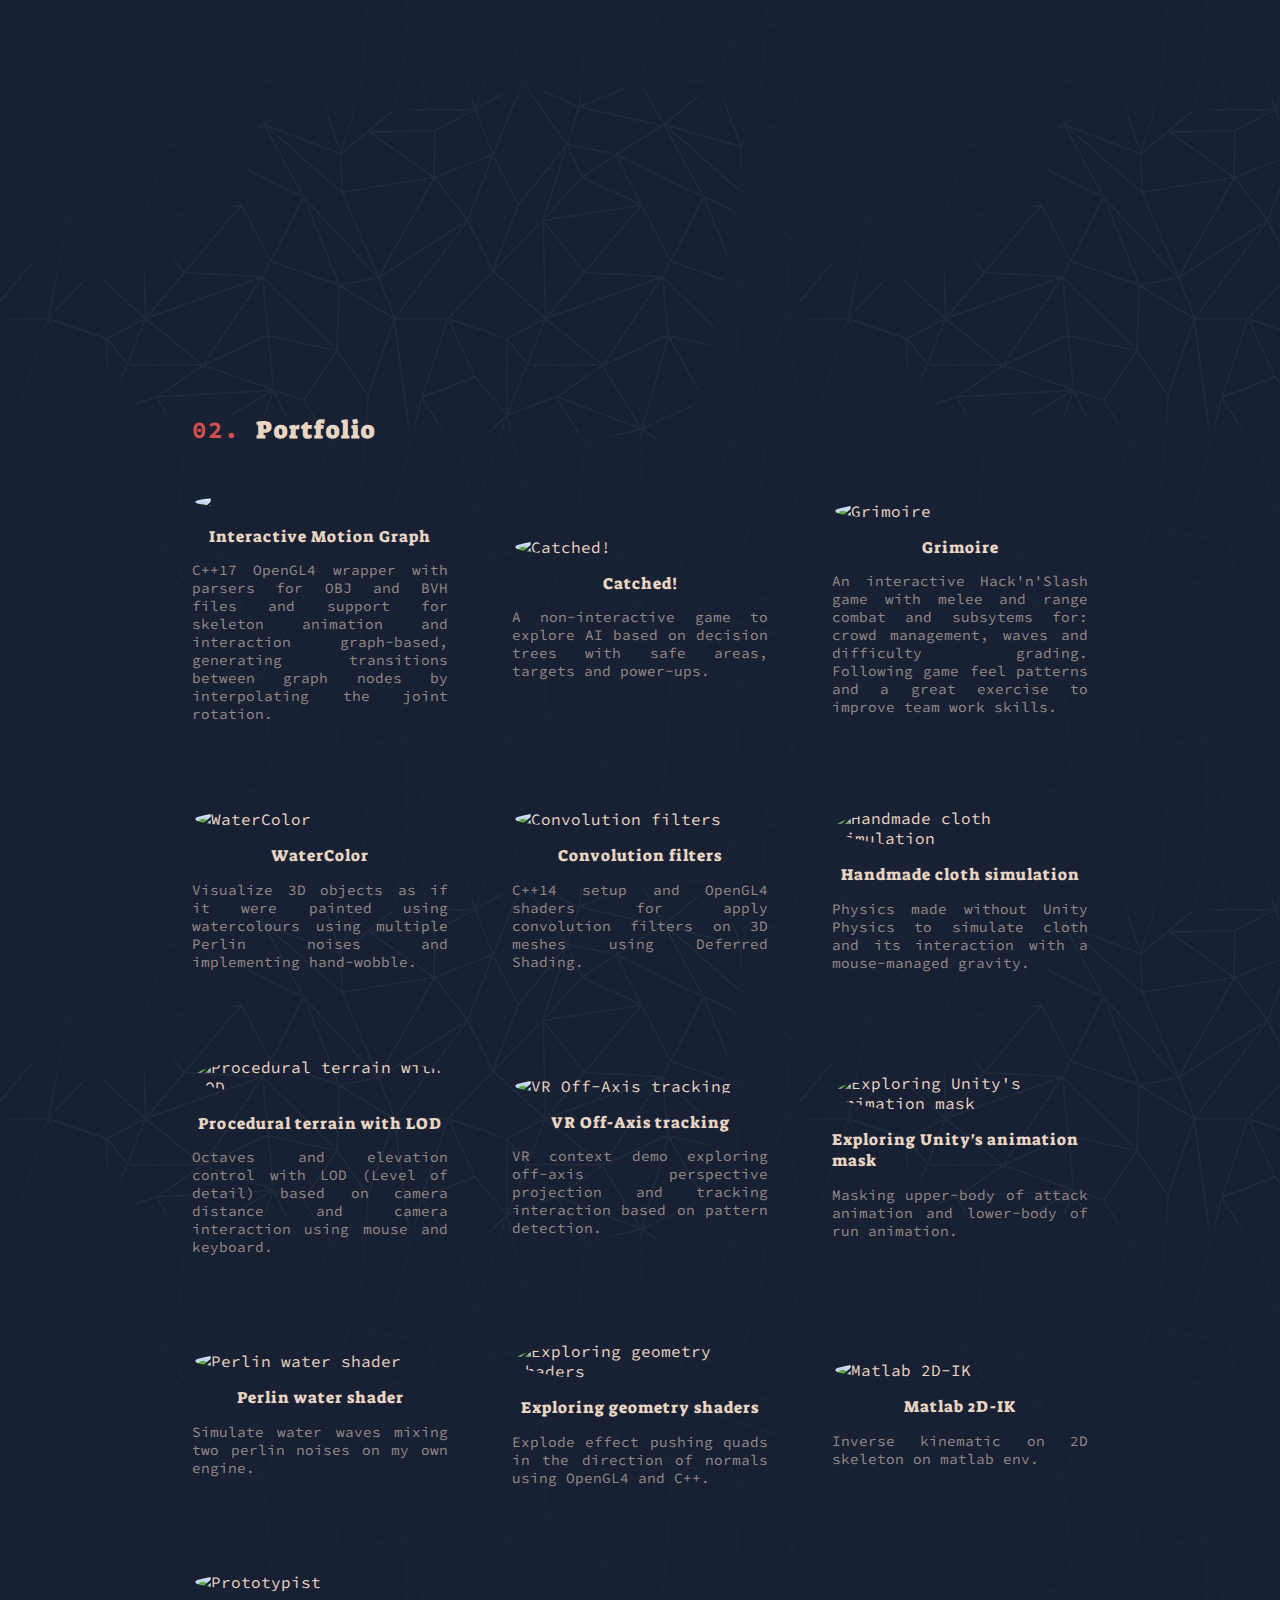
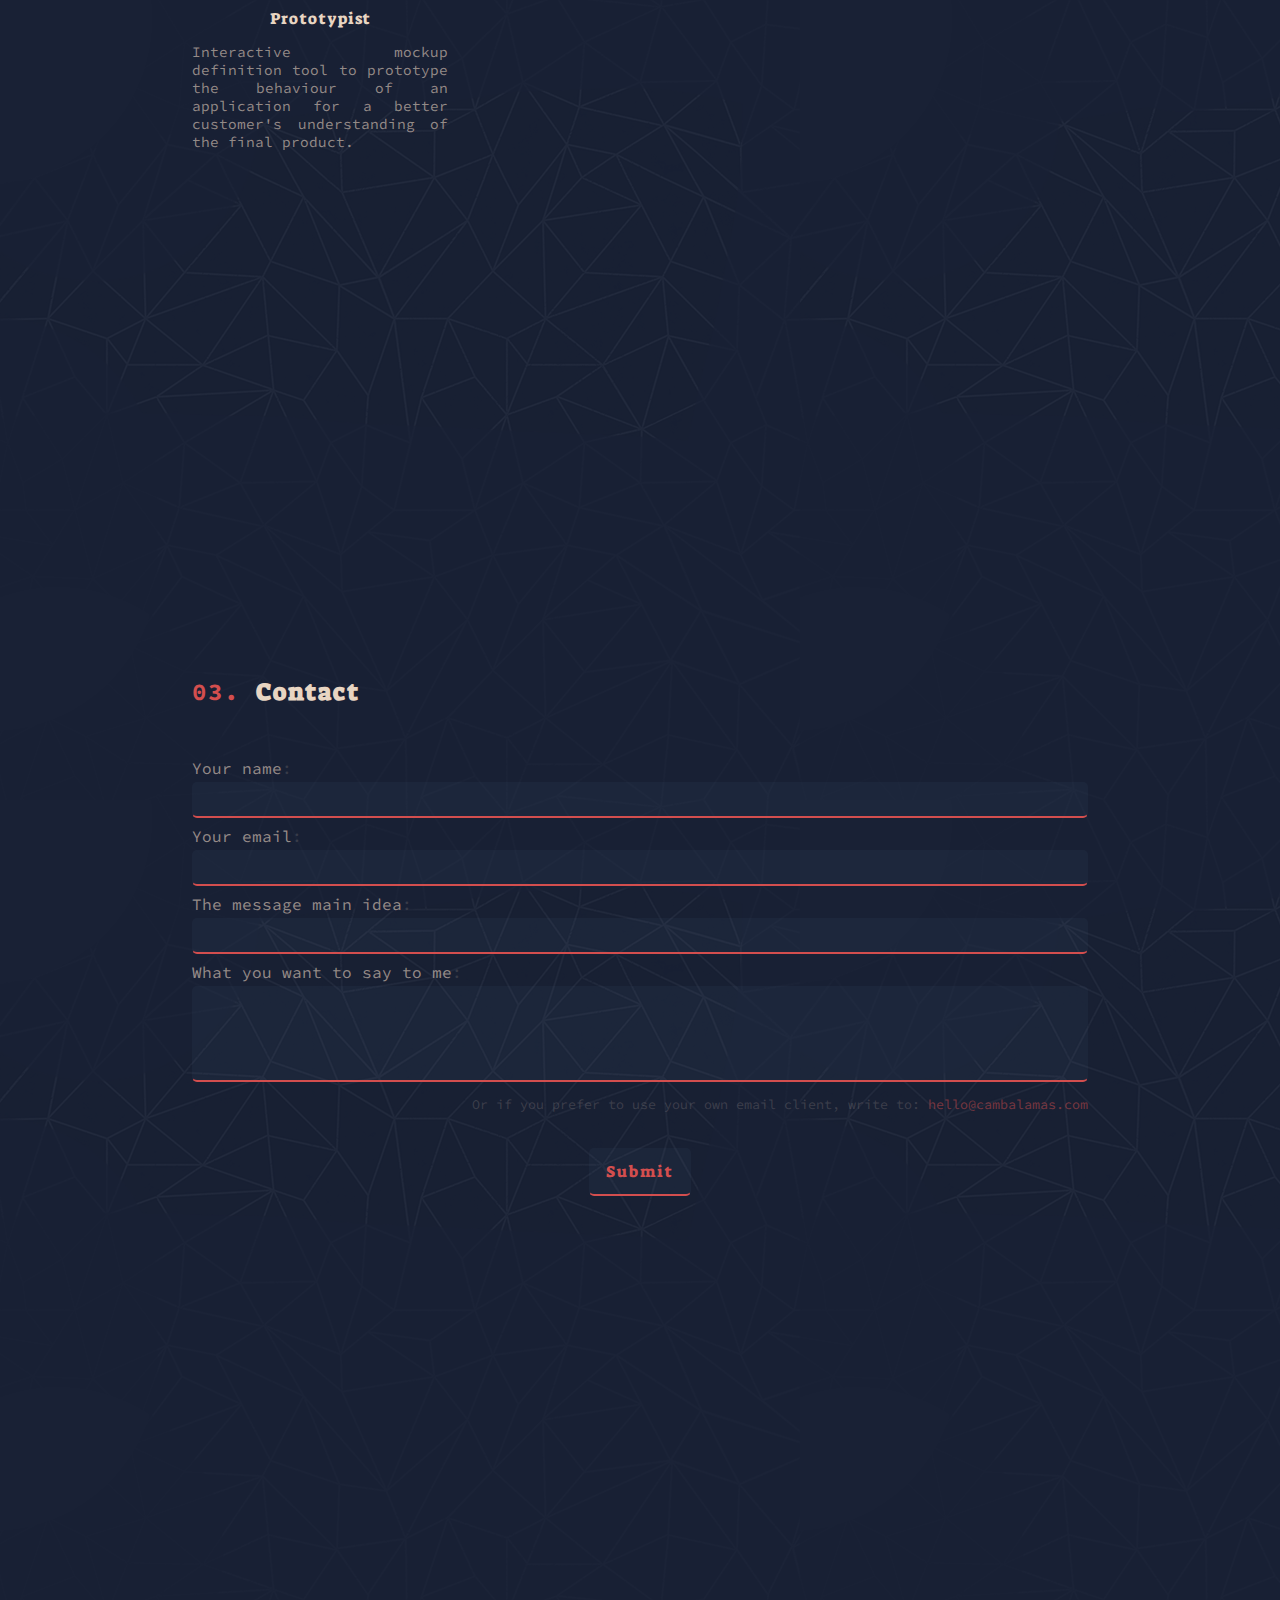
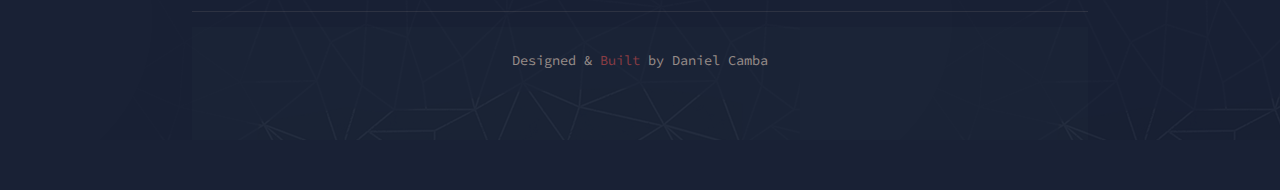
==== commit 39a6c593: "added bg, smtp logic, portfolio grid and better margin scheme" ====
--- a/V2/index.html
+++ b/V2/index.html
@@ -82,18 +82,19 @@
                 <small>Hi, my name is</small>
                 <h1 class="brand" id="brand">Daniel Camba</h1>
                 <p class="subhead">I make computers draw things 🖼</p>
-                <p class="brief">I'm a software engineer based in Spain, specialized in C++ and 3D technologies, with huge interest in:</p>
+                <p class="brief">I'm a software engineer based in Spain, who enjoys building interactive and visual experiences and tools, specialized in C++ and 3D technologies and with huge interest in:</p>
                 <ul>
-                    <li><a href="https://www.youtube.com/watch?v=2Z41U9yh7K0">interactive experiences</a></li>
-                    <li><a href="https://youtu.be/oZhsqQzcz48?t=107">3D animation</a></li>
-                    <li><a href="https://www.youtube.com/watch?v=XWu2WUpjcoI&t=14s">rules/behavioral systems</a></li>
-                    <li><a href="https://www.youtube.com/watch?v=0vYF3mW6pjI">painting effects</a></li>
+                    <li><a class="link" href="https://www.youtube.com/watch?v=2Z41U9yh7K0">Interactive experiences</a></li>
+                    <li><a a class="link" href="https://youtu.be/oZhsqQzcz48?t=107">3D animation</a></li>
+                    <li><a a class="link" href="https://www.youtube.com/watch?v=XWu2WUpjcoI&t=14s">Rules/behavioral systems</a></li>
+                    <li><a a class="link" href="https://www.youtube.com/watch?v=0vYF3mW6pjI">Painting effects</a></li>
                 </ul>
-                <p class="brief">
+                <p class="brief2">
+                    <br><br>
                     <span class="sep"></span>
-                    Also with experience developing web-apps which give me experience around design, UI/UX, data manipulation, RESTful APIs and databases.
+                    I also have experience building web-apps, where I developed skills around design, UI/UX, data manipulation, RESTful APIs and databases.
                 </p>
-                <a class="get-in-touch" href="#contact">Get in touch!</a>
+                <a class="button" href="#contact">Get in touch!</a>
             </section>
         </header>
 
@@ -103,8 +104,7 @@
                 <wrapper>
                     <div class="about-text">
                         <p>
-                            Hello! I am Daniel, a passionate software engineer based in Spain who enjoys building interactive and visual things.
-                            <br><br>
+                            MORE ABOUT YOUR JOBS... LIKE A MINI-RESUME
                             I've achieve improvements on companies workflows, <span class="mark">reducing one-week tasks to around two-days tasks</span> also, led the migration from a monolithic system to a RESTful based one, <span class="mark">saving in 75% code to maintain</span>.
                             <br><br>
                             At this life-moment I am on a self-improve process of my <span class="mark">C++</span> skills, learning about latest standard features, good use of STL and using it all to create cool personal and freelance projects.
@@ -116,51 +116,206 @@
                             <li>C++ 17</li>
                             <li>OpenGL 4.x</li>
                             <li>Python 3.x</li>
-                            <li>HTML & CSS</li>
-                            <li>Go (gin-goninc)</li>
-                            <li>JavaScript (ES5+)</li>
-                            <li>3D maths</li>
+                            <li>Unity</li>
                             <li>Multi-threading</li>
                             <li>Memory-management</li>
+                            <li>3D maths</li>
+                            <li>Go (gin-goninc)</li>
+                            <li>HTML + CSS + JS</li>
                         </ul>
 
                         <p>
                             <br><br>
-                            <div class="sep"></div>
-                            Take a look into <a href="/assets/docs/Resume_DanielCamba.pdf" download>my resume</a> and <a href="#contact" id="btnContactAbout">let’s chat</a> about professional opportunities.
+                            <span class="sep"></span>
+                            Take a look into <a a class="link" href="/assets/docs/Resume_DanielCamba.pdf" download>my resume</a> and <a a class="link" href="#contact" id="btnContactAbout">let’s chat</a> about professional opportunities.
                             <br><br>
                         </p>
                     </div>
 
                     <div class="avatar-wrapper">
-                        <a class="avatar" href="https://github.com/cambalamas">
-                            <img class="lazy" src="/assets/img/thumbnail/placeholder.jpg" data-src="/assets/img/me.png" alt="Daniel's imagotype">
+                        <a class="avatar" href="https://github.com/cambalamas" target="_blank">
+                            <img class="lazy" src="/assets/img/thumbnail/placeholder2.jpg" data-src="/assets/img/me.png" alt="Daniel">
                         </a>
                     </div>
                 </wrapper>
             </section>
 
             <section class="portfolio" id="portfolio">
-                <h2>Portfolio</h2>
-                <p>
-                    Lorem ipsum dolor sit amet consectetur adipisicing elit. Necessitatibus temporibus magnam autem hic delectus soluta ut modi laudantium, id quae adipisci corporis repellendus possimus blanditiis in ipsa, dolore excepturi deserunt. Lorem ipsum dolor sit amet consectetur adipisicing elit. Error veniam, quis iusto laudantium maxime quia eum, repellat quae, dolorem perspiciatis at numquam laborum voluptates dolores expedita? Similique voluptate voluptatibus reiciendis! Lorem, ipsum dolor sit amet consectetur adipisicing elit. Eos asperiores consequatur similique eaque tenetur laudantium quia reiciendis, nobis ex ab corporis esse dolorum rerum amet veritatis odio quod deleniti dolore!
-                </p>
-            </section>
+                <h2 class="alt-font">Portfolio</h2>
+                <div class="slides">
+                    <!-- Interactive Motion Graph -->
+                    <article class="slide">
+                        <img class="lazy" src="/assets/img/thumbnail/placeholder.jpg" data-src="/assets/img/thumbnail/imog.png">
+                        <a class="slide-title">Interactive Motion Graph</a>
+                        <p class="slide-desc">C++17 OpenGL4 wrapper with parsers for OBJ and BVH files and support for skeleton animation and interaction graph-based, generating transitions between graph nodes by interpolating the joint rotation.</p>
+                        <div class="slide-links">
+                            <a href="https://www.youtube.com/watch?v=oZhsqQzcz48" target="_blank"><i class="icon-youtube-play"></i></a>
+                            <a href="https://github.com/cambalamas/imog" target="_blank"><i class="icon-github-circled"></i></a>
+                        </div>
+                    </article>
+                    <!-- Catched -->
+                    <article class="slide">
+                        <img class="lazy" alt="Catched!" src="/assets/img/thumbnail/placeholder.jpg" data-src="/assets/img/thumbnail/catched.png">
+                        <a class="slide-title">Catched!</a>
+                        <p class="slide-desc">A non-interactive game to explore AI based on decision trees with safe areas, targets and power-ups.</p>
+                        <div class="slide-links">
+                            <a href="https://www.youtube.com/watch?v=XWu2WUpjcoI" target="_blank"><i class="icon-youtube-play"></i></a>
+                            <a href="https://gitlab.com/cambalamas/Catch_ed" target="_blank"><i class="icon-github-circled"></i></a>
+                        </div>
+                    </article>
+                    <!-- Grimoire -->
+                    <article class="slide">
+                        <img class="lazy" alt="Grimoire" src="/assets/img/thumbnail/placeholder.jpg" data-src="/assets/img/thumbnail/grimoire.png">
+                        <a class="slide-title">Grimoire</a>
+                        <p class="slide-desc">An interactive Hack'n'Slash game with melee and range combat and subsytems for: crowd management, waves and difficulty grading. Following game feel patterns and a great exercise to improve team work skills.</p>
+                        <div class="slide-links">
+                            <a href="https://www.youtube.com/watch?v=zk0RkSM18Fk" target="_blank"><i class="icon-youtube-play"></i></a>
+                            <a href="https://gitlab.com/cambalamas/PrjoectGrimoire" target="_blank"><i class="icon-github-circled"></i></a>
+                        </div>
+                    </article>
+                    <!-- WaterColor -->
+                    <article class="slide">
+                        <img class="lazy" alt="WaterColor" src="/assets/img/thumbnail/placeholder.jpg" data-src="/assets/img/thumbnail/watercolor.png">
+                        <a class="slide-title">WaterColor</a>
+                        <p class="slide-desc">Visualize 3D objects as if it were painted using watercolours using multiple Perlin noises and implementing hand-wobble.</p>
+                        <div class="slide-links">
+                            <a href="https://www.youtube.com/watch?v=0vYF3mW6pjI" target="_blank"><i class="icon-youtube-play"></i></a>
+                            <a href="https://gitlab.com/cambalamas/SyZyGy/blob/master/app/res/shaders/watercolor/watercolor.glsl" target="_blank"><i class="icon-github-circled"></i></a>
+                            <a href="https://docs.google.com/presentation/d/1b_mIipfW0n6i6JNm-K1dD3sPiq4kaNyXmJ5upyZswfI/edit?usp=sharing" target="_blank"><i class="icon-doc-text-inv"></i></a>
+                        </div>
+                    </article>
+                    <!-- Convolution filter -->
+                    <article class="slide">
+                        <img class="lazy" alt="Convolution filters" src="/assets/img/thumbnail/placeholder.jpg" data-src="/assets/img/thumbnail/convfilter.png">
+                        <a class="slide-title">Convolution filters</a>
+                        <p class="slide-desc">C++14 setup and OpenGL4 shaders for apply convolution filters on 3D meshes using Deferred Shading.</p>
+                        <div class="slide-links">
+                            <a href="https://www.youtube.com/watch?v=scc9yg8-pU8" target="_blank"><i class="icon-youtube-play"></i></a>
+                            <a href="https://gitlab.com/cambalamas/openGL_and_glsl/blob/master/P4/shaders_P4/postProcessing.v1.frag" target="_blank"><i class="icon-github-circled"></i></a>
+                        </div>
+                    </article>
+                    <!-- Cloth sim -->
+                    <article class="slide">
+                        <img class="lazy" alt="Handmade cloth simulation" src="/assets/img/thumbnail/placeholder.jpg" data-src="/assets/img/thumbnail/clothsim.png">
+                        <a class="slide-title">Handmade cloth simulation</a>
+                        <p class="slide-desc">Physics made without Unity Physics to simulate cloth and its interaction with a mouse-managed gravity.</p>
+                        <div class="slide-links">
+                            <a href="https://www.youtube.com/watch?v=kSXYslrRbvY" target="_blank"><i class="icon-youtube-play"></i></a>
+                        </div>
+                    </article>
+                    <!-- Procedural terrain -->
+                    <article class="slide">
+                        <img class="lazy" alt="Procedural terrain with LOD" src="/assets/img/thumbnail/placeholder.jpg" data-src="/assets/img/thumbnail/lodterrain.png">
+                        <a class="slide-title">Procedural terrain with LOD</a>
+                        <p class="slide-desc">Octaves and elevation control with LOD (Level of detail) based on camera distance and camera interaction using mouse and keyboard.</p>
+                        <div class="slide-links">
+                            <a href="https://www.youtube.com/watch?v=IwkHQ_bOhfE" target="_blank"><i class="icon-youtube-play"></i></a>
+                            <a href="https://gitlab.com/cambalamas/SyZyGy/blob/master/app/res/shaders/procedural/terrain.glsl" target="_blank"><i class="icon-github-circled"></i></a>
+                        </div>
+                    </article>
+                    <!-- Off Axis -->
+                    <article class="slide">
+                        <img class="lazy" alt="VR Off-Axis tracking" src="/assets/img/thumbnail/placeholder.jpg" data-src="/assets/img/thumbnail/offaxis.png">
+                        <a class="slide-title">VR Off-Axis tracking</a>
+                        <p class="slide-desc">VR context demo exploring off-axis perspective projection and tracking interaction based on pattern detection.</p>
+                        <div class="slide-links">
+                            <a href="https://www.youtube.com/watch?v=ICD4tvXNdaE" target="_blank"><i class="icon-youtube-play"></i></a>
+                        </div>
+                    </article>
+                    <!-- Animation mask -->
+                    <article class="slide">
+                        <img class="lazy" alt="Exploring Unity's animation mask" src="/assets/img/thumbnail/placeholder.jpg" data-src="/assets/img/thumbnail/animmask.png">
+                        <a class="slide-title">Exploring Unity's animation mask</a>
+                        <p class="slide-desc">Masking upper-body of attack animation and lower-body of run animation.</p>
+                        <div class="slide-links">
+                            <a href="https://www.youtube.com/watch?v=qEVfovJ2z2s" target="_blank"><i class="icon-youtube-play"></i></a>
+                            <a href="https://gitlab.com/cambalamas/PrjoectGrimoire" target="_blank"><i class="icon-github-circled"></i></a>
+                        </div>
+                    </article>
+                    <!-- Water shader -->
+                    <article class="slide">
+                        <img class="lazy" alt="Perlin water shader" src="/assets/img/thumbnail/placeholder.jpg" data-src="/assets/img/thumbnail/naivewater.png">
+                        <a class="slide-title">Perlin water shader</a>
+                        <p class="slide-desc">Simulate water waves mixing two perlin noises on my own engine.</p>
+                        <div class="slide-links">
+                            <a href="https://www.youtube.com/watch?v=dIHax1Nmo8I" target="_blank"><i class="icon-youtube-play"></i></a>
+                            <a href="https://gitlab.com/cambalamas/SyZyGy/blob/master/app/res/shaders/procedural/water.glsl" target="_blank"><i class="icon-github-circled"></i></a>
+                        </div>
+                    </article>
+                    <!-- Geometry shaders -->
+                    <article class="slide">
+                        <img class="lazy" alt="Exploring geometry shaders" src="/assets/img/thumbnail/placeholder.jpg" data-src="/assets/img/thumbnail/explode.png">
+                        <a class="slide-title">Exploring geometry shaders</a>
+                        <p class="slide-desc">Explode effect pushing quads in the direction of normals using OpenGL4 and C++.</p>
+                        <div class="slide-links">
+                            <a href="https://www.youtube.com/watch?v=z7ZDNZHLlF4" target="_blank"><i class="icon-youtube-play"></i></a>
+                            <a href="https://gitlab.com/cambalamas/SyZyGy/blob/master/app/res/shaders/geometry/explode.glsl" target="_blank"><i class="icon-github-circled"></i></a>
+                        </div>
+                    </article>
+                    <!-- matlab inverse kinematic -->
+                    <article class="slide">
+                        <img class="lazy" alt="Matlab 2D-IK" src="/assets/img/thumbnail/placeholder.jpg" data-src="/assets/img/thumbnail/ik2d.png">
+                        <a class="slide-title">Matlab 2D-IK</a>
+                        <p class="slide-desc">Inverse kinematic on 2D skeleton on matlab env.</p>
+                        <div class="slide-links">
+                            <a href="https://www.youtube.com/watch?v=3ADj3hj1kR0" target="_blank"><i class="icon-youtube-play"></i></a>
+                            <a href="https://gitlab.com/cambalamas/migjrv_AC/" target="_blank"><i class="icon-github-circled"></i></a>
+                        </div>
+                    </article>
+                    <!-- Prototypist -->
+                    <article class="slide">
+                        <img class="lazy" alt="Prototypist" src="/assets/img/thumbnail/placeholder.jpg" data-src="/assets/img/thumbnail/prototypist.png">
+                        <a class="slide-title">Prototypist</a>
+                        <p class="slide-desc">Interactive mockup definition tool to prototype the behaviour of an application for a better customer's understanding of the final product.</p>
+                        <div class="slide-links">
+                            <a href="https://www.youtube.com/watch?v=vnnRPrnEVkE" target="_blank"><i class="icon-youtube-play"></i></a>
+                            <a href="https://github.com/cambalamas/prototypist" target="_blank"><i class="icon-github-circled"></i></a>
+                        </div>
+                    </article>
+                </div> <!-- / slides -->
+            </section>
+
             <section class="contact" id="contact">
-                <h2>Contact</h2>
-                <label>Full name</label>
-                <input type="text" autocomplete="name" id="contact_fullname">
-                <label>Email</label>
-                <input type="email" autocomplete="email" id="contact_email">
-                <label>Subject</label>
-                <input id="contact_subject">
-                <label>Message</label>
-                <textarea id="contact_body"></textarea>
-                <a class="button " id="submitContact">Submit</a>
-                <small>Or if you prefer to use your own email client, write to: <a href="mailto:hello@cambalamas.com?subject=Hi Daniel - Let’s chat about professional opportunities">hello@cambalamas.com</a></small>
-
+                <h2 class="alt-font">Contact</h2>
+                <wrapper>
+
+                    <label>Your name</label>
+                    <input type="text" autocomplete="name" id="contactFromName">
+                    <label>Your email</label>
+                    <input type="email" autocomplete="email" id="contactFrom">
+                    <label>The message main idea</label>
+                    <input id="contactSubject">
+                    <label>What you want to say to me</label>
+                    <textarea id="contactMsg"></textarea>
+                    <small>Or if you prefer to use your own email client, write to: <a class="link" href="mailto:hello@cambalamas.com?subject=Hi Daniel - Let’s chat about professional opportunities">hello@cambalamas.com</a></small>
+                    <a class="button" id="contactSubmit">Submit</a>
+                    <div class="contact-alert">
+                        <div class="contact-alert-icon">⚠️</div>
+                        <div class="contact-alert-msg">Conecting to the server... Lorem ipsum dolor sit amet consectetur adipisicing elit. Et quidem magni delectus perferendis ratione ipsam eos illum enim quisquam, inventore doloremque atque, nulla vel dicta nihil adipisci neque quas minus.</div>
+                    </div>
+
+                </wrapper>
             </section>
         </main>
+
+        <span class="sep"></span>
+        <footer class="footer" id="footer">
+            <p>Designed & <a class="link" href="https://github.com/cambalamas/cambalamas.github.io" target="_blank">Built</a> by Daniel Camba</p>
+            <section class="personal-links">
+                <a class="personal-link" href="https://www.instagram.com/cambalamas/" target="_blank">
+                    <i class="icon-instagram"></i>
+                </a>
+                <a class="personal-link" href="https://twitter.com/cambalamas" target="_blank">
+                    <i class="icon-twitter"></i>
+                </a>
+                <a class="personal-link" href="https://gitlab.com/users/cambalamas/projects" target="_blank">
+                    <i class="icon-gitlab"></i>
+                </a>
+                <a class="personal-link" href="https://www.github.com/cambalamas/" target="_blank">
+                    <i class="icon-github-circled"></i>
+                </a>
+            </section>
+        </footer>
 
     </div>
 </body>
--- a/V2/index.css
+++ b/V2/index.css
@@ -47,24 +47,55 @@
 html, body {
     background-color: rgb(var(--c-back));
 }
-
-.introduction a[href]:not(.get-in-touch),
-.about-text a[href],
-.contact a[href]
-{
-    color: rgba(var(--c-hmark));
+body {
+    height: 100%;
+    background-image: url(./assets/img/bg.png);
+}
+
+.link{
+    color: rgba(var(--c-hmark)) !important;
     transition: color ease-in-out 0.3s;
 }
-.introduction a[href]:hover:not(.get-in-touch),
-.about-text a[href]:hover,
-.contact a[href]:hover
-{
-    color: rgba(var(--c-hlight));
+.link:hover {
+    color: rgba(var(--c-hlight)) !important;
 }
 
 .alt-font {
     font-family: 'Suez One', serif;
     letter-spacing: 2px;
+}
+
+.button, .button-alt {
+    cursor: pointer;
+    color: rgba(var(--c-hmark));
+    font-size: 1rem;
+    border: 1px solid transparent;
+    border-bottom: 2px solid rgba(var(--c-hmark));
+    background-color: rgba(var(--c-hlight),.05);
+    padding: .75em 1em;
+    border-radius: 5px;
+    display: inline-block;
+    text-align: center;
+    transition: background-color ease-in-out 0.3s;
+    font-family: 'Suez One', serif;
+    letter-spacing: 2px;
+}
+.button:hover{
+    background-color: rgba(var(--c-hlight),.15);
+}
+.button:active {
+    background-color: rgba(var(--c-hlight),.35);
+}
+.button-alt {
+    color: rgb(var(--c-back));
+    background-color: rgba(var(--c-back),.05);
+    border-bottom: 3px solid rgba(var(--c-back));
+}
+.button-alt:hover {
+    background-color: rgba(var(--c-back),.15);
+}
+.button-alt:active {
+    background-color: rgba(var(--c-back),.35);
 }
 
 /* Fixed items */
@@ -219,6 +250,7 @@
 
 .container{
     margin: 0 15vw;
+    padding-top: 10vh;
 }
 .container-alt {
     position: fixed;
@@ -227,14 +259,14 @@
 }
 
 .header {
-    /* margin-top: 50px; */
-    height: var(--full-height);
-
     display: flex;
     flex-wrap: wrap;
     align-items: center;
-    justify-items: center;
     justify-content: space-between;
+
+    height: 100%;
+    margin-bottom: 10vh;
+    padding: 50px 0px 100px 0;
 }
 .introduction {
     font-size: 4vmax;
@@ -244,6 +276,8 @@
     font-size: .4em;
 }
 .introduction ul {
+    width: 65%;
+
     font-size: 1rem;
     columns: 2;
     -moz-columns: 2;
@@ -269,29 +303,16 @@
     font-size: 1em;
 }
 .brief {
-    color:  rgba(var(--c-front),.75);
+    margin-top: 4em;
+}
+.brief, .brief2 {
+    color:  rgba(var(--c-front),.6);
     font-size: 1rem;
     text-align: justify;
-    width: 40vmax;
-    margin-top: 2.5em;
-}
-.get-in-touch {
-    color: rgba(var(--c-hmark));
-    font-size: 1rem;
-    border: 1px solid transparent;
-    border-bottom: 2px solid rgba(var(--c-hmark));
-    background-color: rgba(var(--c-hlight),.05);
-    padding: .5em;
-    border-radius: 5px;
-    display: inline-block;
+    width: 65%;
+}
+.introduction .button {
     margin-top: 2em;
-    transition: background-color ease-in-out 0.3s;
-}
-.get-in-touch:hover{
-    background-color: rgba(var(--c-hlight),.15);
-}
-.get-in-touch:active {
-    background-color: rgba(var(--c-hlight),.35);
 }
 
 main > section > h2::before {
@@ -299,7 +320,6 @@
     counter-increment: mainsec-counter;
     content: "0"counter(mainsec-counter) ". ";
     font-family: 'Source Code Pro', monospace;
-
 }
 main > section > h2 {
     margin-bottom: 2em;
@@ -311,9 +331,12 @@
     flex-direction: column;
 
     height: 100%;
-    padding: 25vh 0;
+    margin-bottom: 35vh;
+    /* padding: 5px; */
+    padding: 100px 0;
 }
 .avatar-wrapper {
+    cursor: pointer;
     width: 40%;
     display: flex;
     align-items: flex-end;
@@ -323,42 +346,42 @@
     --avatar-size: 250px;
     width: var(--avatar-size);
     height: var(--avatar-size);
-    border-radius: 100%;
+    border-radius: 15px;
     display: flex;
     align-items: center;
     justify-content: center;
     background-color: rgba(var(--c-hmark));
+
+    box-shadow:
+        10px -10px 0 0 rgba(var(--c-hmark),.75),
+        20px -20px 0 0 rgba(var(--c-hmark),.5),
+        30px -30px 0 0 rgba(var(--c-hmark),.25),
+        40px -40px 0 0 rgba(var(--c-hmark),.125),
+        50px -50px 0 0 rgba(var(--c-hmark),.0625),
+        60px -60px 0 0 rgba(var(--c-hmark),.03125);
+
+    transition:
+        background-color ease-in-out 0.5s,
+        box-shadow ease-in-out 0.4s;
+}
+.avatar:hover {
+    background-color: rgba(var(--c-hlight));
+
+    box-shadow:
+        10px -10px 0 0 rgba(var(--c-hlight),.5),
+        20px -20px 0 0 rgba(var(--c-hlight),.25),
+        30px -30px 0 0 rgba(var(--c-hlight),.125),
+        40px -40px 0 0 rgba(var(--c-hlight),.0625),
+        50px -50px 0 0 rgba(var(--c-hlight),.03125),
+        60px -60px 0 0 rgba(var(--c-hlight),.015625);
 }
 .avatar > img{
     cursor: pointer;
-    width: 101%;
-    height: 101%;
+    width: 100%;
+    height: 100%;
     object-fit: cover;
-    border-radius: 100%;
-    border: 6px solid rgb(var(--c-back));
-
-    box-shadow:
-        6px 6px 0px 0px rgba(var(--c-hmark),.1),
-        12px 12px 0px 0px rgba(var(--c-hmark),.05),
-        18px 18px 0px 0px rgba(var(--c-hmark),.025),
-        -6px -6px 0px 0px rgba(var(--c-hmark),.1),
-        -12px -12px 0px 0px rgba(var(--c-hmark),.05),
-        -18px -18px 0px 0px rgba(var(--c-hmark),.025);
-
-    opacity: .65;
-    transition:
-        opacity ease-in-out 0.2s,
-        box-shadow ease-in 0.3s;
-}
-.avatar > img:hover {
-    opacity: .9;
-    box-shadow:
-          8px  -8px 0px -4px rgba(var(--c-hmark),.5),
-         16px -16px 0px -4px rgba(var(--c-hmark),.25),
-         24px -24px 0px -4px rgba(var(--c-hmark),.125),
-         -8px   8px 0px -4px rgba(var(--c-hmark),.5),
-        -16px  16px 0px -4px rgba(var(--c-hmark),.25),
-        -24px  24px 0px -4px rgba(var(--c-hmark),.125);
+    border-radius: 15px;
+    opacity: .85;
 }
 .header>wrapper, .about > wrapper {
     display: flex;
@@ -370,8 +393,8 @@
 .about-text {
     width: 60%;
 }
-
 .about-text p {
+    text-align: justify;
     color: rgba(var(--c-front),.6);
 }
 .about-text ul {
@@ -393,24 +416,76 @@
     color: rgba(var(--c-hlight),.75);
 }
 
-
-.contact > h2 {
-    margin-bottom: .25em;
-}
-.contact > small {
+.portfolio {
+    padding: 25px 0;
+}
+.slides {
+    display: grid;
+    column-gap: 4em;
+    grid-template-columns: repeat(auto-fit, minmax(250px,1fr));
+}
+.slide {
+    display: flex;
+    align-items: center;
+    justify-content: center;
+    flex-direction: column;
+}
+.slide img {
+    width: 250px;
+    border-radius: 100%;
+}
+.slide-title {
+    font-family: 'Suez One', serif;
+    letter-spacing: 1px;
+    text-transform: initial;
+    margin-top: 1em;
+}
+.slide-desc {
+    text-transform: initial;
+    font-size: .9em;
+    color: rgba(var(--c-front),.6);
+    text-align: justify;
+    margin: 0 auto;
+    margin-top: 1em;
+}
+.slide-links {
+    margin-top: 1em;
+    margin-bottom: 2em;
+    font-size: 1.25em;
+}
+.slide-links a * {
+    color: rgba(var(--c-hmark));
+    transition: color ease-in-out 0.3s;
+}
+.slide-links a *:hover {
+    color: rgba(var(--c-hlight));
+}
+
+.contact > wrapper {
+    display: flex;
+    align-items: justify;
+    justify-content: center;
+    flex-direction: column;
+}
+.contact small {
     opacity: .5;
     text-align: right;
     color: rgba(var(--c-front),.35);
-    margin-bottom: 2rem;
+    margin-top: .5rem;
+}
+.contact label::after {
+    content: ':';
+    opacity: .25;
 }
 .contact label {
+    color: rgba(var(--c-front),.6);
     margin: .125em 0 .25em 0;
 }
 .contact input, .contact textarea {
     outline:  none;
 
     font-size: .75em;
-    background-color: rgba(var(--c-hlight),.15);
+    background-color: rgba(var(--c-hlight),.05);
 
     padding: .75em;
     margin-bottom: .5em;
@@ -418,53 +493,104 @@
     border-radius: 5px;
     border: 1px solid transparent;
     border-bottom: 2px solid rgb(var(--c-hmark));
+
+    transition: background-color ease-in-out 0.3s;
+}
+.contact input:hover, .contact input:focus,
+.contact textarea:hover, .contact textarea:focus
+{
+    background-color: rgba(var(--c-hlight),.15);
 }
 .contact textarea {
     resize: none;
     height: 8em;
 }
+.contact-alert {
+    display: none;
+    opacity: 0;
+
+    justify-items: center;
+    justify-content: center;
+    grid-template-columns: 0fr 1fr;
+
+    margin: 0 auto;
+    margin-top: 47.5px;
+    border-radius: 5px;
+    background-color: rgba(var(--c-hmark),.85);
+
+    transition:
+        opacity ease-in 0.3s,
+        background-color ease-in-out 0.3s;
+}
+.contact-alert-icon {
+    display: flex;
+    align-items: center;
+    justify-content: center;
+    text-align: center;
+    padding: 5px 12.5px;
+    border-right: 5px solid rgba(var(--c-back));
+}
+.contact-alert-msg {
+    padding: 5px 12.5px;
+    display: flex;
+    align-items: center;
+    justify-content: center;
+    text-align: justify;
+}
 .contact .button {
-    padding: 1em;
-    text-transform: uppercase;
-}
-
-.sep::before {
-    content: "                                    ";
-    border: 1px solid transparent;
-    border-top: 1px solid rgba(var(--c-front),.1);
-}
+    margin: 0 auto;
+    margin-top: 35px;
+    transition: opacity ease-in 0.2s;
+}
+
+.footer {
+    padding: 25px 0;
+    margin-bottom: 50px;
+    background: rgba(var(--c-hlight),.025);
+    display: flex;
+    align-items: center;
+    justify-content: space-around;
+    flex-direction: column;
+    text-align: center;
+    font-size: .85rem;
+}
+.footer p {
+    opacity: .6;
+}
+.personal-links {
+    cursor: pointer;
+    padding-top: 1em;
+    font-size: 1.5em;
+}
+.personal-link *{
+    color: rgba(var(--c-hmark));
+    transition: color ease-in-out 0.3s;
+}
+.personal-link *:hover{
+    color: rgba(var(--c-hlight));
+}
+
 .sep {
     display: block;
+    height: 1em;
+    border: 0;
+    border-top: 1px solid rgba(var(--c-front),.1);
 }
 
 /* ------------------------------------------------------------------------- */
 /* Media queries */
 /* ------------------------------------------------------------------------- */
 
-/* @media only screen and (max-width: 979px) and (orientation:portrait) {
-    .reel {
-        grid-template-columns: repeat(2,1fr);
-    }
-}
-@media only screen and (max-width: 979px) and (orientation:landscape) {
-    .reel {
-        grid-template-columns: repeat(2,1fr);
-    }
-} */
 @media only screen and (max-width: 1100px) {
     .avatar-wrapper {
         width: 100%;
-        margin: 2em 0;
+        margin: 4em 0;
+        margin-right: 4em;
         align-items:center;
         justify-content:center;
     }
     .about-text {
         width: 100%;
-    }
-    main > section {
-        padding: 2.5vh 0;
-        margin: 20vh 0;
-
     }
     .introduction > small {
         color:  rgba(var(--c-hlight));
@@ -483,14 +609,24 @@
         -webkit-columns: 2;
     }
 }
-/* @media only screen and (max-width: 750px) {
-} */
 @media only screen and (max-width: 650px) {
     .nav-links{
         display: none;
     }
     .btn-menu {
         display: flex;
+    }
+    .brand {
+        font-size: 1.1em;
+    }
+    .subhead {
+        font-size: .8em;
+    }
+    .introduction ul {
+        width: 100%;
+    }
+    .brief, .brief2 {
+        width: 100%;
     }
 }
 @media only screen and (max-width: 550px) {
@@ -500,12 +636,15 @@
         -webkit-columns: 1;
     }
 }
-/* @media only screen and (max-width: 374px) {
-    .button{
-        padding: .25em;
-        margin: .5em .5em;
-    }
-} */
+@media only screen and (max-width: 534px) {
+    .brief {
+        margin-top: 2.5em;
+    }
+    .introduction ul *, .brief, .brief2, .about-text *, .contact > wrapper * {
+        font-size: .9rem;
+    }
+
+}
 
 /* ------------------------------------------------------------------------- */
 /* Fontello */
